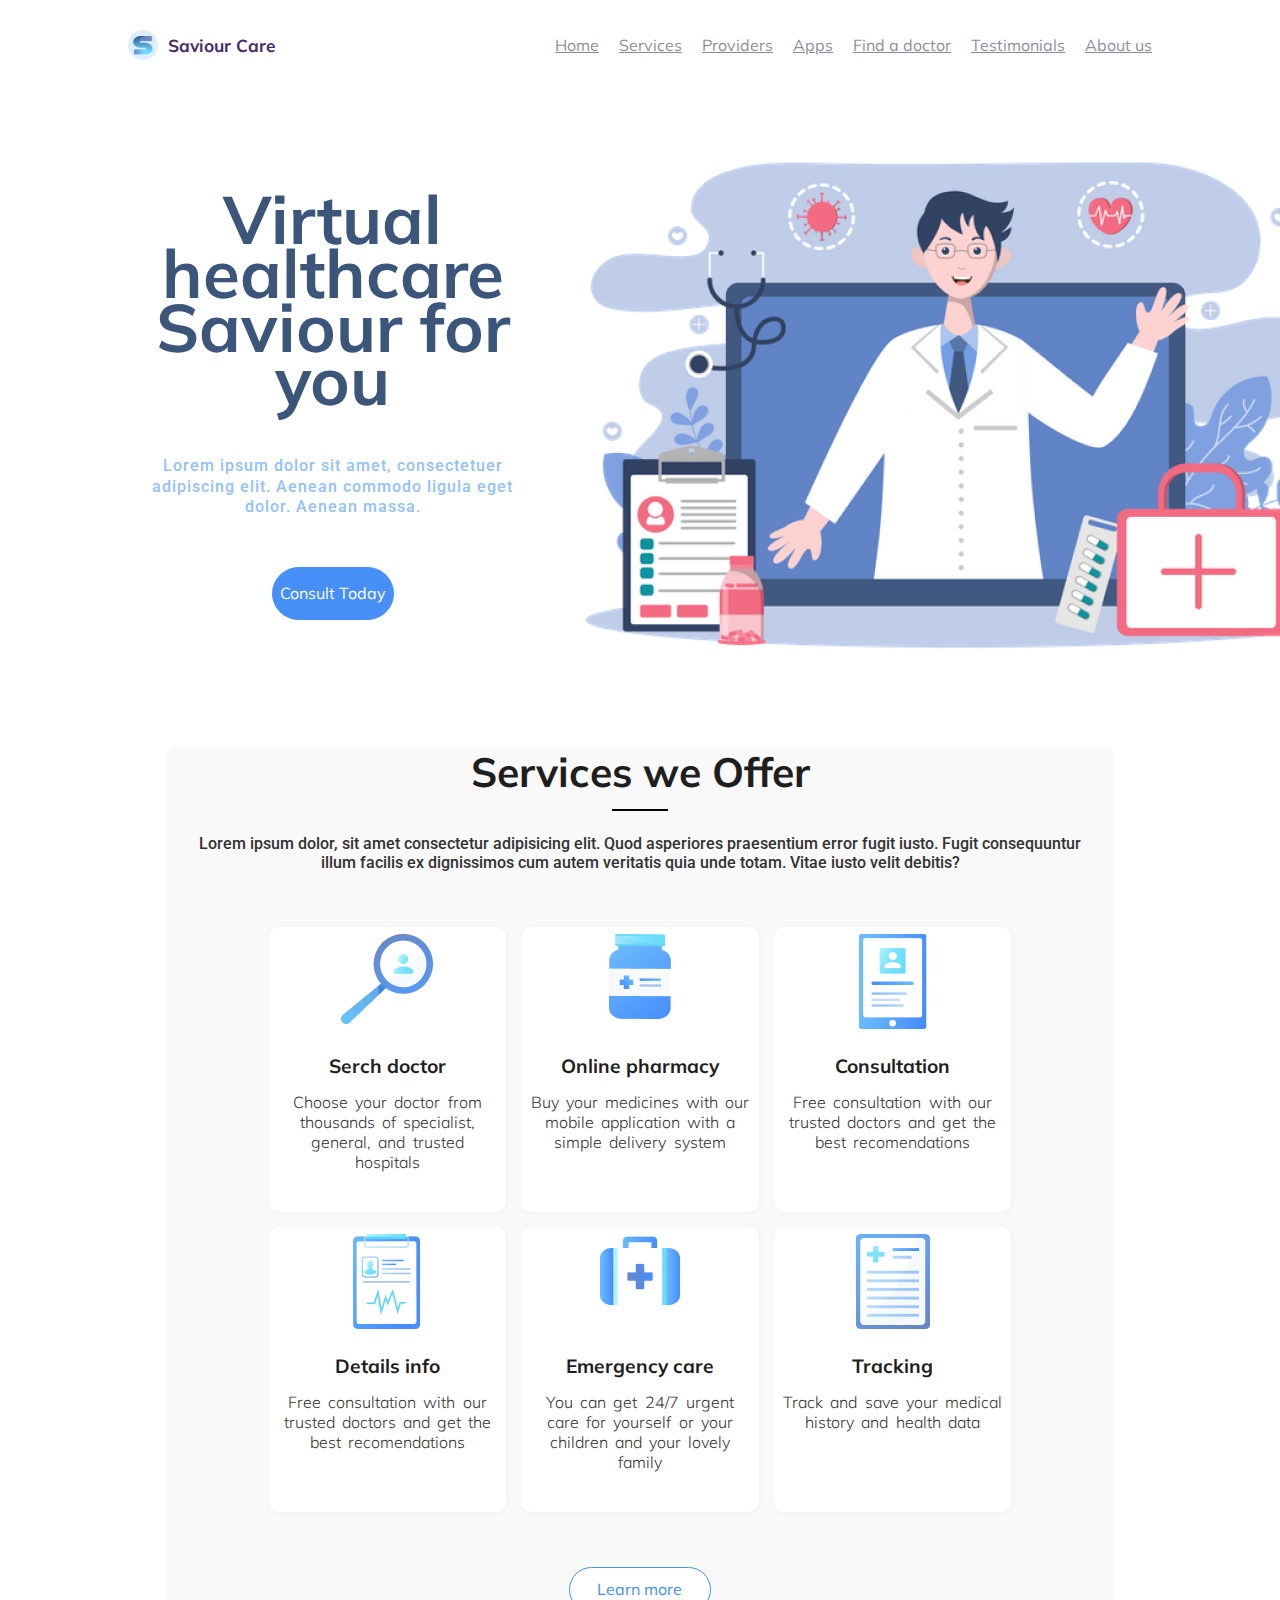
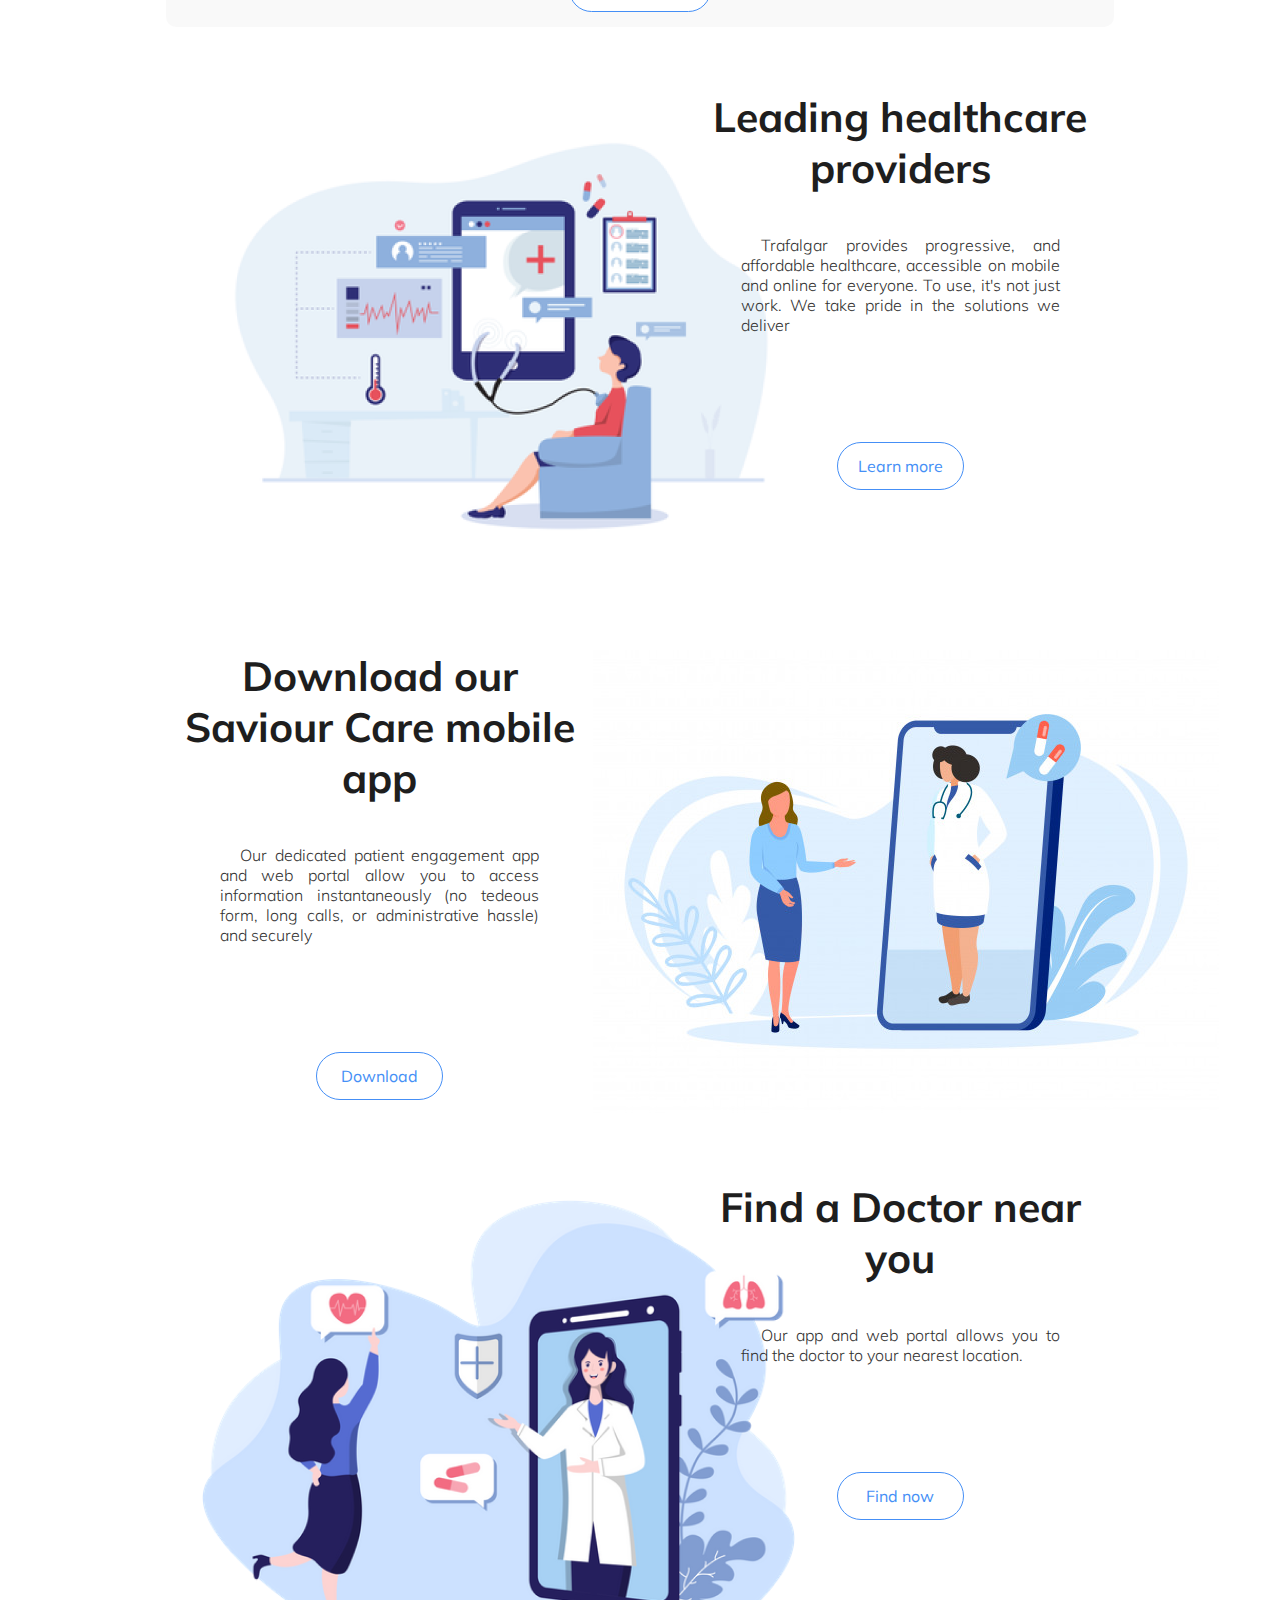
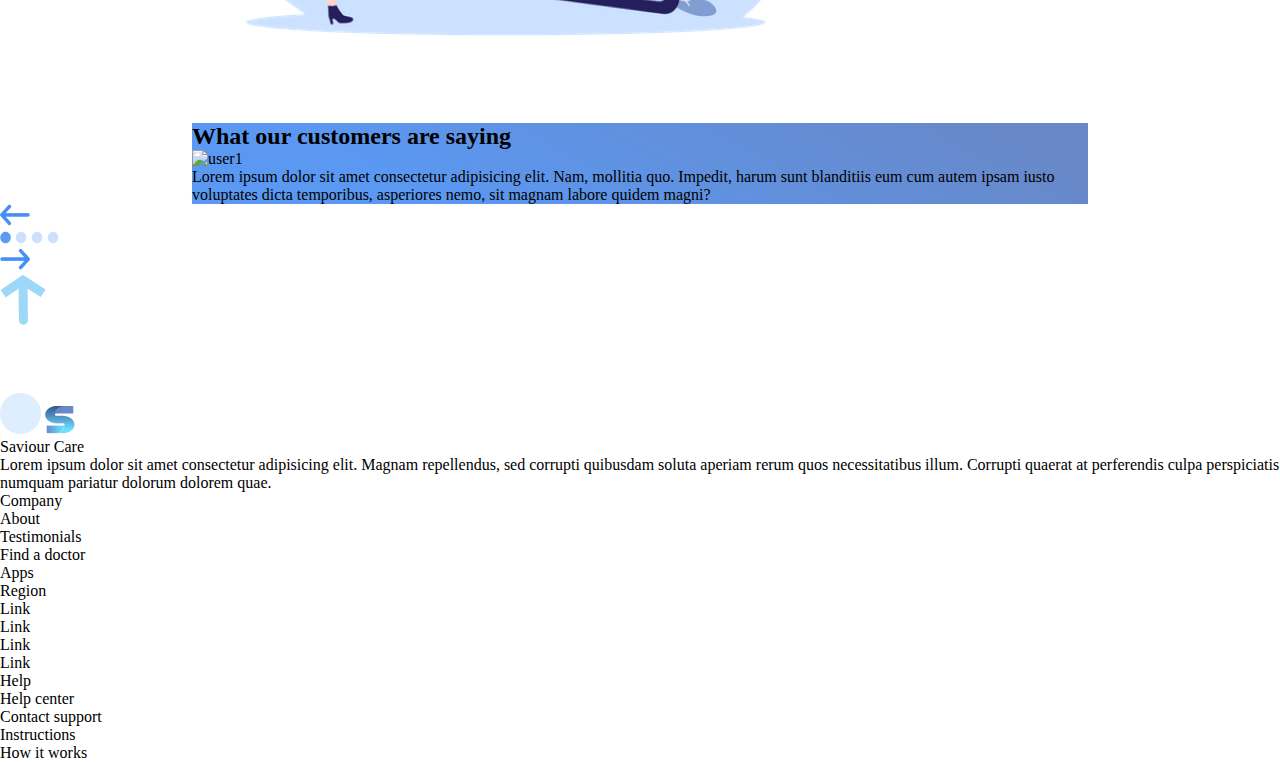
==== Landin page/main/main.html @ 408329f2 "middle do site pronto" ====
<!DOCTYPE html>
<html lang="pt-br">
<head>
    <meta charset="UTF-8">
    <meta http-equiv="X-UA-Compatible" content="IE=edge">
    <meta name="viewport" content="width=device-width, initial-scale=1.0">
    <title>Saviour Care</title>
    <link rel="stylesheet" href="style.css">
    <link rel="shortcut icon" href="../../SpenseLandingPage/Assets/logo.ico" type="image/x-icon">
</head>
<body>
    <!-- Parte de cima -->
    <nav role="navegation" class="nav">
        <div class="nav-logo">
            <div class="nav-logo-back">
                <div class="nav-logo-front">
                    <img src="../../SpenseLandingPage/Assets/logo.png" alt="logo-top">
                </div>
            </div>
            <p>Saviour Care</p>
        </div>
        <div class="nav-list">
            <div class="nav-home">
                <a href="#home" class="list">
                    <p>Home</p>
                </a>
            </div>
            <div class="nav-services">
                <a href="#services" class="list">
                    <p>Services</p>
                </a>
            </div>
            <div class="nav-providers">
                <a href="#providers" class="list">
                    <p>Providers</p>
                </a>
            </div>
            <div class="nav-apps">
                <a href="#apps" class="list">
                    <p>Apps</p>
                </a>
            </div>
            <div class="nav-doctor">
                <a href="#doctor" class="list">
                    <p>Find a doctor</p>
                </a>
            </div>
            <div class="nav-testimonials">
                <a href="#testimonials" class="list">
                    <p>Testimonials</p>
                </a>
            </div>
            <div class="nav-about">
                <a href="#about" class="list">
                    <p>About us</p>
                </a>
            </div>
        </div>
    </nav>
    <!-- Main -->
    <main class="main">
        <!-- Top -->
        <div id="home" class="margin"></div>
        <section class="main-top">
            <div class="main-top-left">
                <div class="main-top-left-title">
                    <h1>Virtual healthcare Saviour for you</h1>
                </div>
                <div class="main-top-left-info">
                    <p>Lorem ipsum dolor sit amet, consectetuer adipiscing elit. Aenean commodo ligula eget dolor. Aenean massa.</p>
                </div>
                <div class="main-top-left-btn">
                    <input type="button" value="Consult Today">
                </div>
            </div>
            <div class="main-top-right">
                <div class="main-top-right-img">
                    <img src="../../SpenseLandingPage/Assets/top-side-image.png" alt="medic_image">
                </div>
            </div>
        </section>

        <!-- Middle -->
        <div id="services" class="margin"></div>
        <section class="main-middle">
            <!-- Top -->
            <div class="main-middle-top">
                <div class="main-middle-title">
                    <h2>Services we Offer</h2>
                </div>
                <div class="divider">
                    <img src="../../SpenseLandingPage/Assets/Rectangle .png" alt="Divider">
                </div>
                <div class="main-middle-top-txt">
                    <p>Lorem ipsum dolor, sit amet consectetur adipisicing elit. Quod asperiores praesentium error fugit iusto. Fugit consequuntur illum facilis ex dignissimos cum autem veritatis quia unde totam. Vitae iusto velit debitis?</p>
                </div>
            </div>

            <!-- Middle Cards -->
            <div class="main-middle-card-grid">
                <div class="main-middle-card">
                    <div class="card-img">
                        <img src="../../SpenseLandingPage/Assets/lupa.png" alt="lupa">
                    </div>
                    <div class="card-title">
                        <p>Serch doctor</p>
                    </div>
                    <div class="card-info">
                        <p>Choose your doctor from thousands of specialist, general, and trusted hospitals</p>
                    </div>
                </div>
                <div class="main-middle-card">
                    <div class="card-img">
                        <img src="../../SpenseLandingPage/Assets/remédio.png" alt="remedio">
                    </div>
                    <div class="card-title">
                        <p>Online pharmacy</p>
                    </div>
                    <div class="card-info">
                        <p>Buy your medicines with our mobile application with a simple delivery system</p>
                    </div>
                </div>
                <div class="main-middle-card">
                    <div class="card-img">
                        <img src="../../SpenseLandingPage/Assets/tablet.png" alt="tablet">
                    </div>
                    <div class="card-title">
                        <p>Consultation</p>
                    </div>
                    <div class="card-info">
                        <p>Free consultation with our trusted doctors and get the best recomendations</p>
                    </div>
                </div>
                <div class="main-middle-card">
                    <div class="card-img">
                        <img src="../../SpenseLandingPage/Assets/prancheta.png" alt="prancheta">
                    </div>
                    <div class="card-title">
                        <p>Details info</p>
                    </div>
                    <div class="card-info">
                        <p>Free consultation with our trusted doctors and get the best recomendations</p>
                    </div>
                </div>
                <div class="main-middle-card">
                    <div class="card-img">
                        <img src="../../SpenseLandingPage/Assets/kit-medico.png" alt="kit-medico">
                    </div>
                    <div class="card-title">
                        <p>Emergency care</p>
                    </div>
                    <div class="card-info">
                        <p>You can get 24/7 urgent care for yourself or your children and your lovely family</p>
                    </div>
                </div>
                <div class="main-middle-card">
                    <div class="card-img">
                        <img src="../../SpenseLandingPage/Assets/documento.png" alt="documento">
                    </div>
                    <div class="card-title">
                        <p>Tracking</p>
                    </div>
                    <div class="card-info">
                        <p>Track and save your medical history and health data</p>
                    </div>
                </div>
            </div>
            <div class="main-middle-btn">
                <input type="button" value="Learn more">
            </div>
        </section>

        <!-- Bottom -->
        <div id="providers" class="margin"></div>
        <section class="main-bottom">
            <div class="main-bottom-block block1">
                <div class="main-bottom-img">
                    <img src="../../SpenseLandingPage/Assets/middle-side-image1.png" alt="image1">
                </div>
                <div class="main-bottom-info">
                    <div class="main-bottom-info-title">
                        <h2 id="providers">Leading healthcare providers</h2>
                    </div>
                    <div class="main-bottom-info-desc">
                        <p>Trafalgar provides progressive, and affordable healthcare, accessible on mobile and online for everyone. To use, it's not just work. We take pride in the solutions we deliver</p>
                    </div>
                    <div class="main-bottom-info-btn">
                        <input type="button" value="Learn more">
                    </div>
                </div>
            </div>
            <div id="apps" class="margin"></div>
            <div class="main-bottom-block block2">
                <div class="main-bottom-img">
                    <img src="../../SpenseLandingPage/Assets/middle-side-image2.png" alt="image2">
                </div>
                <div class="main-bottom-info">
                    <div class="main-bottom-info-title">
                        <h2 id="apps">Download our Saviour Care mobile app</h2>
                    </div>
                    <div class="main-bottom-info-desc">
                        <p>Our dedicated patient engagement app and web portal allow you to access information instantaneously (no tedeous form, long calls, or administrative hassle) and securely</p>
                    </div>
                    <div class="main-bottom-info-btn">
                        <input type="button" value="Download">
                    </div>
                </div>
            </div>
            <div id="doctor" class="margin"></div>
            <div class="main-bottom-block block3">
                <div class="main-bottom-img">
                    <img src="../../SpenseLandingPage/Assets/middle-side-image3.png" alt="image3">
                </div>
                <div class="main-bottom-info">
                    <div class="main-bottom-info-title">
                        <h2 id="doctor">Find a Doctor near you</h2>
                    </div>
                    <div class="main-bottom-info-desc">
                        <p>Our  app and web portal allows you to find the doctor to your nearest location. </p>
                    </div>
                    <div class="main-bottom-info-btn">
                        <input type="button" value="Find now">
                    </div>
                </div>
            </div>
        </section>

        <!-- Bottom carrossel-->
        <div id="testimonials" class="margin"></div>
        <section class="carrossel">
            <!-- carrossel 1 -->
            <div id="testimonials" class="carrossel-body carrossel1">
                <div class="carrossel-title">
                    <h2>What our customers are saying</h2>
                </div>
                <div class="carrossel-info">
                    <div class="carrossel-info-left">
                        <img src="#" alt="user1">
                    </div>
                    <div class="carrossel-info-right">
                        <p>Lorem ipsum dolor sit amet consectetur adipisicing elit. Nam, mollitia quo. Impedit, harum sunt blanditiis eum cum autem ipsam iusto voluptates dicta temporibus, asperiores nemo, sit magnam labore quidem magni?</p>
                    </div>
                </div>
            </div>

            <!-- Selector do carrossel -->
            <div class="carrossel-bottom">
                <div class="carrossel-bottom-arrow-left">
                    <img src="../../SpenseLandingPage/Assets/seta-esquerda.png" alt="left-arrow">
                </div>
                <div class="carrossel-bottom-selector">
                    <img src="../../SpenseLandingPage/Assets/bola1.png" alt="selector-selected">
                    <img src="../../SpenseLandingPage/Assets/bola2.png" alt="selector-unselected">
                    <img src="../../SpenseLandingPage/Assets/bola2.png" alt="selector-unselected">
                    <img src="../../SpenseLandingPage/Assets/bola2.png" alt="selector-unselected">
                </div>
                <div class="carrossel-bottom-arrow-right">
                    <img src="../../SpenseLandingPage/Assets/seta-direita.png" alt="right-arrow">
                </div>
            </div>

            <!-- Ceta para o topo do site -->
            <div class="carrossel-arrow-to-top">
                <img src="../../SpenseLandingPage/Assets/seta-cima.png" alt="top-arrow">
            </div>
        </section>
    </main>
    <div id="about" class="margin"></div> <!-- testar depois -->
    <footer class="footer">
        <div class="footer-left">
            <div class="footer-left-img">
                <img src="../../SpenseLandingPage/Assets/Ellipse.png" alt="logo-bottom">
                <img src="../../SpenseLandingPage/Assets/logo.png" alt="logo-top">  
                <p>Saviour Care</p>             
            </div>
            <div class="tooter-left-info">
                <p>Lorem ipsum dolor sit amet consectetur adipisicing elit. Magnam repellendus, sed corrupti quibusdam soluta aperiam rerum quos necessitatibus illum. Corrupti quaerat at perferendis culpa perspiciatis numquam pariatur dolorum dolorem quae.</p>
            </div>
        </div>

        <div class="footer-right">
            <div class="footer-right-info">
                <p>Company</p>
                <p>About</p>
                <p>Testimonials</p>
                <p>Find a doctor</p>
                <p>Apps</p>
            </div>
            <div class="footer-right-info">
                <p>Region</p>
                <p>Link</p>
                <p>Link</p>
                <p>Link</p>
                <p>Link</p>
            </div>
            <div class="footer-right-info">
                <p>Help</p>
                <p>Help center</p>
                <p>Contact support</p>
                <p>Instructions</p>
                <p>How it works</p>
            </div>
        </div>
    </footer>

    <script src="script.js"></script>
</body>
</html>
---- Landin page/main/style.css ----
/*
    FONTS

    font: Mulish - titulo
    font: Roboto - text
*/
@import url('https://fonts.googleapis.com/css2?family=Mulish:wght@200;300;400;500;600;700;800;900;1000&family=Roboto:ital,wght@0,100;0,300;0,400;0,500;0,700;0,900;1,100;1,300;1,400;1,500;1,700;1,900&display=swap');

/* CONFIGURAÇÃO GERAL */
* {
    margin: 0;
    padding: 0;
    box-sizing: border-box;
}

.margin {
    display: block;
    padding-bottom: 5%; /* DIVISOR */
}

/* MENU NAV */
.nav {
    display: flex;
    justify-content: space-between;

    overflow: hidden;
    position: fixed;
    top: 0;
    width: 100%;

    background-color: white;

    padding: 30px 10%;
}

.nav-logo {
    display: flex;
    align-items: center;
    gap: 10px;

    font-family: Mulish;
    font-weight: 700;
    font-size: 13pt;
    color: rgba(70, 46, 106, 1);
    
    cursor: pointer;
}

.nav-logo-back {
    display: block;
    margin: 0 auto;

    background-image: url("../../SpenseLandingPage/Assets/Ellipse.png");
    background-position: center;
    background-repeat: no-repeat;
    background-size: cover;

    width: 30px;
    height: 30px;
}

.nav-logo-front img {
    display: block;
    margin: auto;
    width: 20px;

    padding-top: 6px;
}

.nav-list {
    display: flex;
    align-items: center;
    gap: 20px;

}

.list {
    font-family: Mulish;
    opacity: 50%;
    color: rgba(31, 21, 52, 1);
}

/* MAIN */

.main {
    margin-top: 5%;
}

.main-top {
    display: flex;
}

/* TOP LADO ESQUERDO */
.main-top-left {
    width: 45%;
    padding-left: 7%;
    padding-top: 5%;
}

.main-top-left-title {
    font-family: Mulish;
    font-size: 2.1em;
    line-height: 1.6em;
    color: rgba(60, 86, 123, 1);
    text-align: center;
}

.main-top-left-info {
    font-family: Roboto;
    font-size: 1em;
    line-height: 1.3em;
    color: rgba(147, 193, 249, 1);
    text-align: center;

    width: 80%;
    padding-top: 10%;
    margin: 0 auto;
}

.main-top-left-info p {
    font-weight: 500;
    letter-spacing: 1px;
}

.main-top-left-btn {
    display: flex;
    justify-content: center;

    height: 100%;
    padding-top: 10%;
}

.main-top-left-btn input {
    border: 1px solid rgba(69, 143, 246, 1);
    border-radius: 50px;
    background-color: rgba(69, 143, 246, 1);

    width: 25%;
    height: 12%;
    cursor: pointer;

    font-family: Mulish;
    font-size: 12pt;
    color: white;
}

.main-top-left-btn input:hover {
    background-color: white;
    color: rgba(69, 143, 246, 1);
    transition: background-color 0.3s;
}

/* TOP LADO DIREITO */
.main-top-right {
    width: 55%;
}

.main-top-right-img img {
    display: block;
    margin: 0 auto;
}

/* MIDDLE */
.main-middle {
    margin: 0 13%;
    background-color: rgba(240, 240, 240, 0.4);
    border-radius: 10px;
}

.main-middle-top {
    text-align: center;
}

.main-middle-title {
    font-family: Mulish;
    font-size: 1.7em;
    color: rgb(30, 30, 30);
}

.divider {
    margin-bottom: 2%;
}

.main-middle-top-txt {
    margin: 0 auto;
    width: 900px;

    font-family: Roboto;
    font-weight: 500;
    color: rgb(50, 50, 50);

    text-align: center;
}

.main-middle-card-grid {
    display: grid;
    grid-template-columns: repeat(3, 1fr);
    grid-auto-rows: 300px;

    margin: 5% 10%;
}

.main-middle-card {
    background-color: white;
    margin: 3%;
    border-radius: 10px;
    box-shadow: 1px 1px 5px rgba(240, 240, 240);
}

.card-img {
    text-align: center;
    height: 120px;
    padding: 3% 0;
}

.card-title {
    text-align: center;
    padding: 3% 0;

    font-family: Mulish;
    font-weight: 700;
    font-size: 1.2em;
    color: rgb(30, 30, 30);
}

.card-info {
    text-align: center;
    padding: 3% 3%;

    font-family: Mulish;
    font-weight: 300;
    word-spacing: 0.2em;
    color: rgb(50, 50, 50);
}

.main-middle-btn {
    display: flex;
    justify-content: center;
    height: 60px;
    padding-bottom: 30px;
}

.main-middle-btn input {
    border: 1px solid rgba(69, 143, 246, 1);
    border-radius: 50px;
    background-color: rgb(255, 255, 255);
    
    width: 15%;
    height: 150%;
    cursor: pointer;

    font-family: Mulish;
    font-size: 1em;
    color: rgba(69, 143, 246, 1);
}

.main-middle-btn input:hover {
    background-color: rgba(69, 143, 246, 1);
    color: rgb(255, 255, 255);
    transition: background-color 0.3s;
}

/* BOTTOM */
.main-bottom-block {
    display: flex;
    margin: 0 13%;
}

.main-bottom-img {
    width: 55%;
}

.main-bottom-info {
    display: flex;
    flex-direction: column;
    align-items: center;
    width: 45%;
}

.main-bottom-info-title {
    font-family: Mulish;
    font-size: 1.7em;
    color: rgb(30, 30, 30);
    text-align: center;
}

.main-bottom-info-desc {
    text-align: justify;
    font-family: Mulish;
    font-weight: 300;
    color: rgb(50, 50, 50);
    text-indent: 2ch;

    width: 75%;
    margin: 10% 0;
}

.main-bottom-info-btn {
    display: flex;
    justify-content: center;


    width: 100%;
    height: 60px;
    margin-top: 15%;
}

.main-bottom-info-btn input {
    border: 1px solid rgba(69, 143, 246, 1);
    border-radius: 50px;
    background-color: rgb(255, 255, 255);
    width: 30%;
    height: 80%;
    cursor: pointer;
    font-family: Mulish;
    font-size: 1em;
    color: rgba(69, 143, 246, 1);
}

.main-bottom-info-btn input:hover {
    background-color: rgba(69, 143, 246, 1);
    color: rgb(255, 255, 255);
    transition: background-color 0.3s;
}

.block2 {
    flex-direction: row-reverse;
}

/* BOTTOM CARROSEL */
.carrossel-body {
    background: linear-gradient(208.18deg, #6888C8 9.05%, #5A98F2 76.74%);
    margin: 0 15%;
    
}
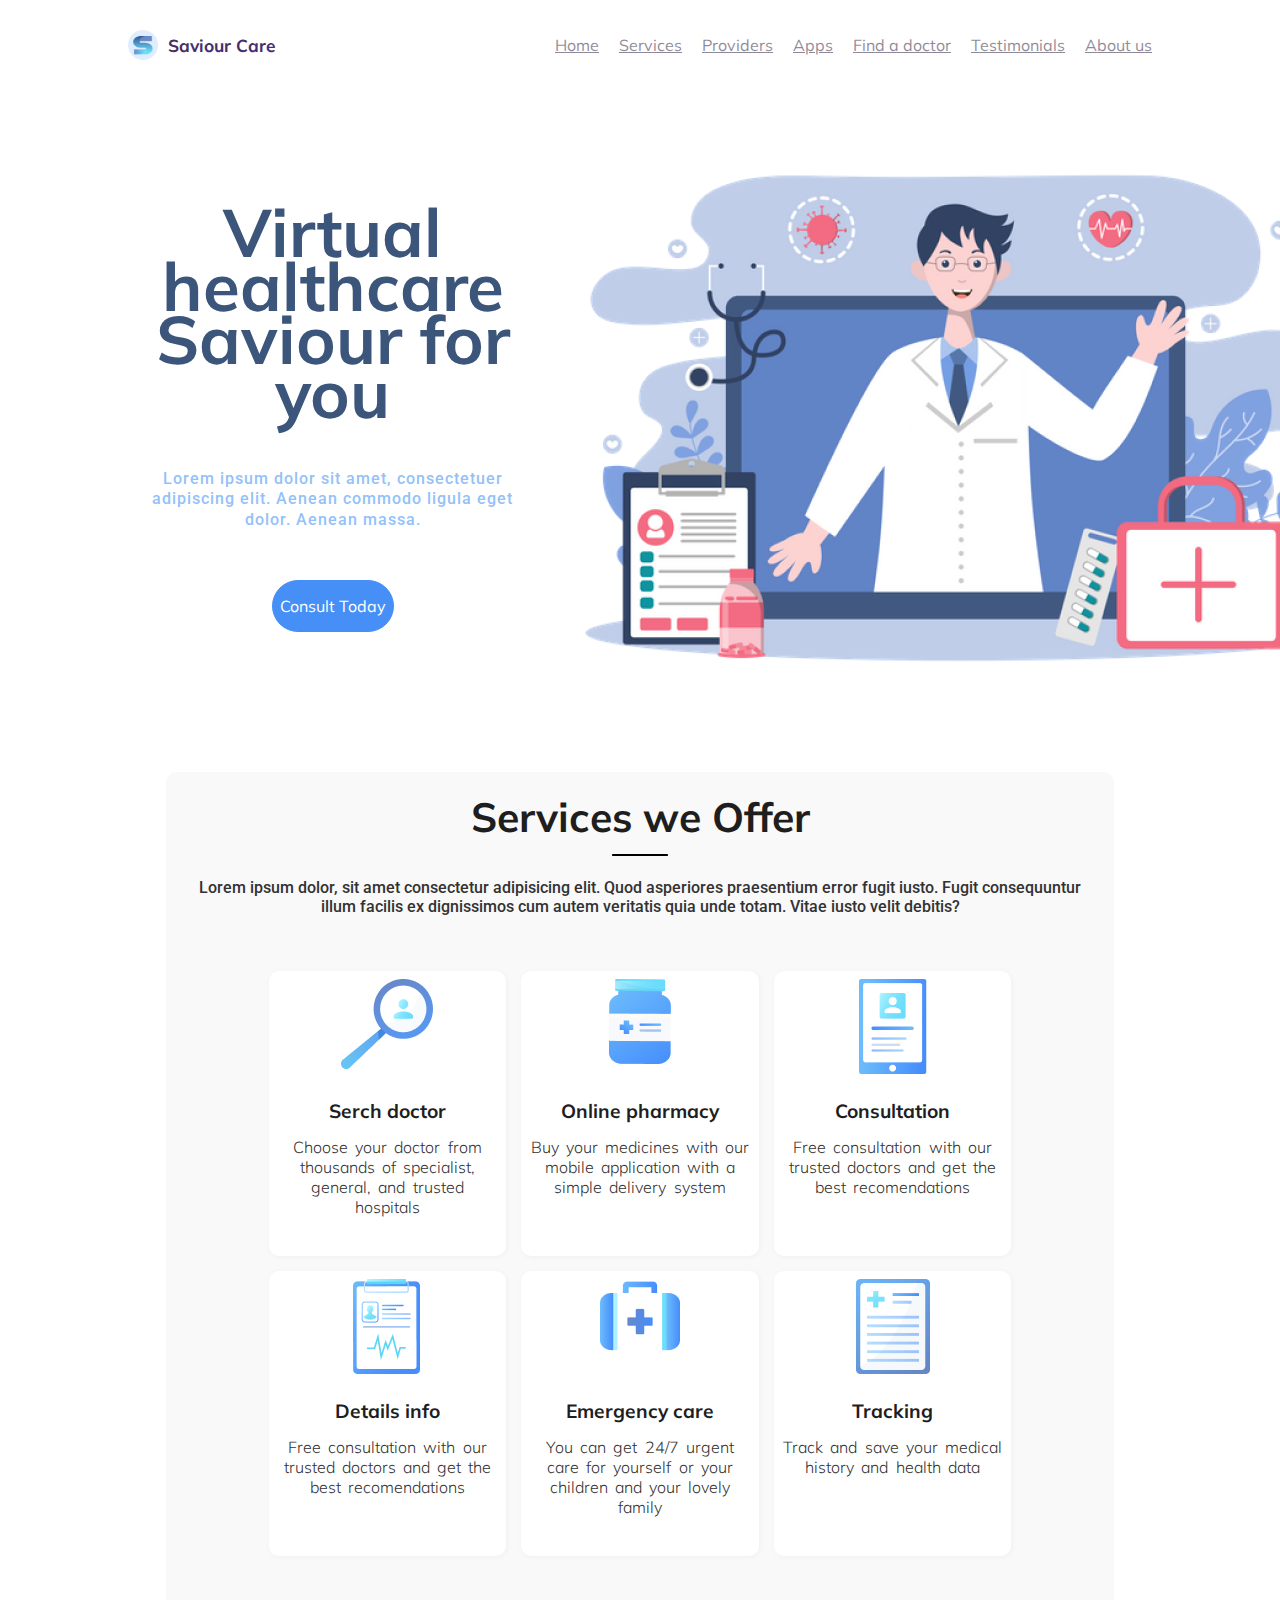
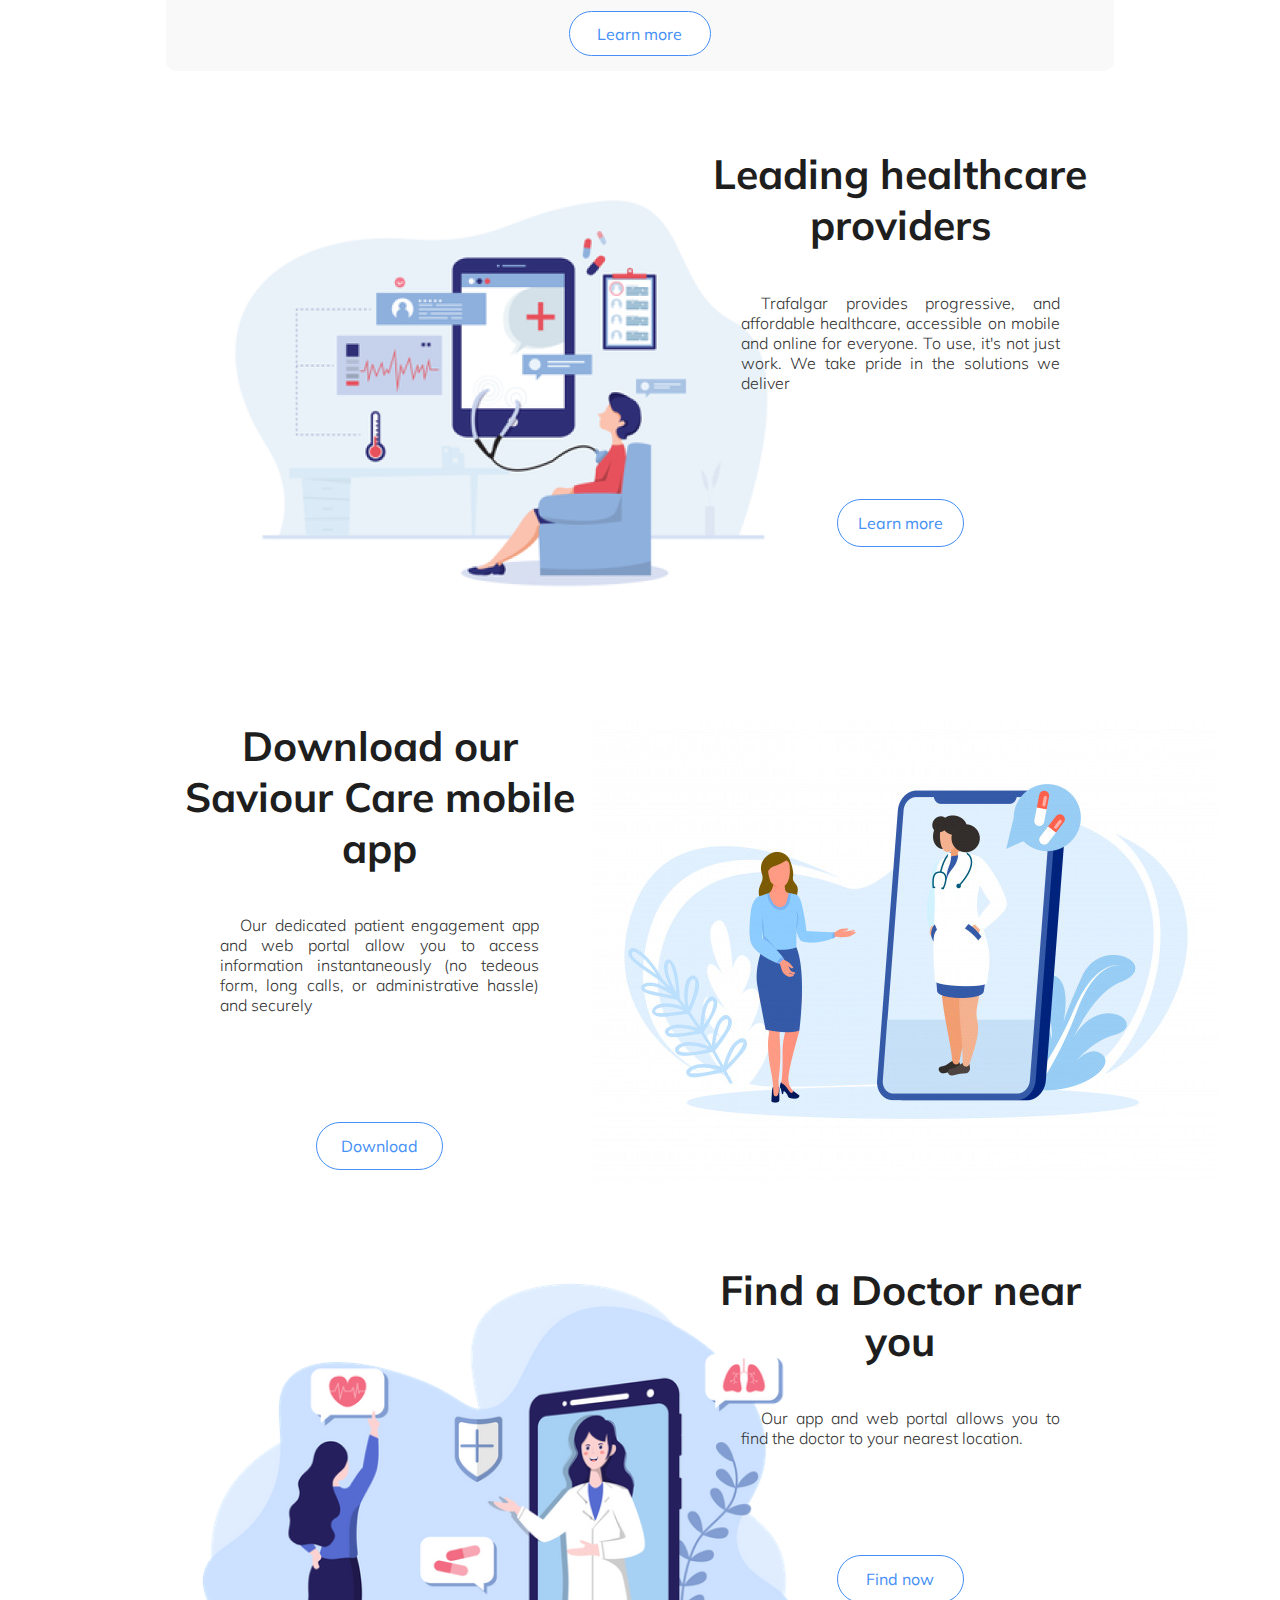
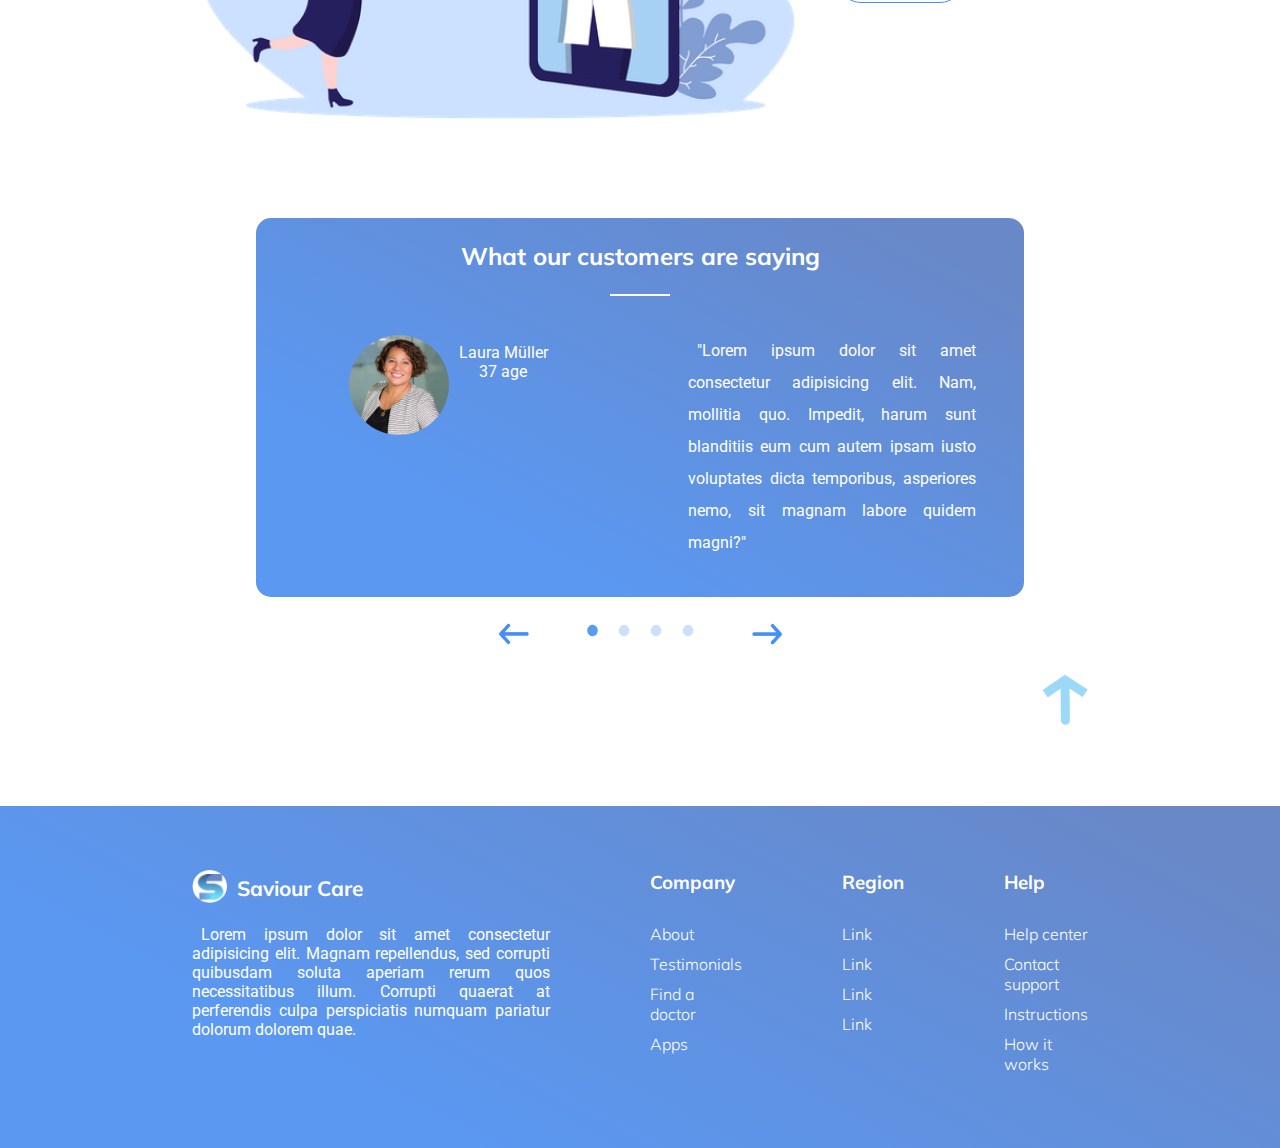
==== commit 1e8a86e6: "footer estilizado" ====
--- a/Landin page/main/main.html
+++ b/Landin page/main/main.html
@@ -233,12 +233,23 @@
                 <div class="carrossel-title">
                     <h2>What our customers are saying</h2>
                 </div>
+                <div class="divisor"></div>
                 <div class="carrossel-info">
                     <div class="carrossel-info-left">
-                        <img src="#" alt="user1">
+                        <div class="corrossel-info-left-group">
+                            <div class="carrossel-info-left-img">
+                                <img src="../../SpenseLandingPage/Assets/adulto-f.png" alt="user1">
+                            </div>
+                            <div class="carrossel-info-left-name">
+                                <p>Laura Müller</p>
+                                <p>37 age</p>
+                            </div>
+                        </div>
                     </div>
                     <div class="carrossel-info-right">
-                        <p>Lorem ipsum dolor sit amet consectetur adipisicing elit. Nam, mollitia quo. Impedit, harum sunt blanditiis eum cum autem ipsam iusto voluptates dicta temporibus, asperiores nemo, sit magnam labore quidem magni?</p>
+                        <div class="carrossel-info-right-group">
+                            <p>"Lorem ipsum dolor sit amet consectetur adipisicing elit. Nam, mollitia quo. Impedit, harum sunt blanditiis eum cum autem ipsam iusto voluptates dicta temporibus, asperiores nemo, sit magnam labore quidem magni?"</p>
+                        </div>
                     </div>
                 </div>
             </div>
@@ -261,44 +272,66 @@
 
             <!-- Ceta para o topo do site -->
             <div class="carrossel-arrow-to-top">
-                <img src="../../SpenseLandingPage/Assets/seta-cima.png" alt="top-arrow">
+                <a href="#home">
+                    <img src="../../SpenseLandingPage/Assets/seta-cima.png" alt="top-arrow">
+                </a>
             </div>
         </section>
     </main>
-    <div id="about" class="margin"></div> <!-- testar depois -->
-    <footer class="footer">
-        <div class="footer-left">
-            <div class="footer-left-img">
-                <img src="../../SpenseLandingPage/Assets/Ellipse.png" alt="logo-bottom">
-                <img src="../../SpenseLandingPage/Assets/logo.png" alt="logo-top">  
-                <p>Saviour Care</p>             
-            </div>
-            <div class="tooter-left-info">
-                <p>Lorem ipsum dolor sit amet consectetur adipisicing elit. Magnam repellendus, sed corrupti quibusdam soluta aperiam rerum quos necessitatibus illum. Corrupti quaerat at perferendis culpa perspiciatis numquam pariatur dolorum dolorem quae.</p>
-            </div>
-        </div>
-
-        <div class="footer-right">
-            <div class="footer-right-info">
-                <p>Company</p>
-                <p>About</p>
-                <p>Testimonials</p>
-                <p>Find a doctor</p>
-                <p>Apps</p>
-            </div>
-            <div class="footer-right-info">
-                <p>Region</p>
-                <p>Link</p>
-                <p>Link</p>
-                <p>Link</p>
-                <p>Link</p>
-            </div>
-            <div class="footer-right-info">
-                <p>Help</p>
-                <p>Help center</p>
-                <p>Contact support</p>
-                <p>Instructions</p>
-                <p>How it works</p>
+    <div id="about" class="margin"></div>
+    <footer class="footer-bg">
+        <div class="footer">
+            <div class="footer-left">
+                <div class="footer-left-logo-back">
+                    <div class="footer-left-logo-front">
+                        <img src="../../SpenseLandingPage/Assets/Ellipse2.png" alt="logo-top">
+                    </div>
+                    <div class="footer-left-title">
+                        <strong>
+                            <p>Saviour Care</p>
+                        </strong>
+                    </div>
+                </div>
+                <div class="footer-left-info">
+                    <p>Lorem ipsum dolor sit amet consectetur adipisicing elit. Magnam repellendus, sed corrupti quibusdam soluta aperiam rerum quos necessitatibus illum. Corrupti quaerat at perferendis culpa perspiciatis numquam pariatur dolorum dolorem quae.</p>
+                </div>
+            </div>
+            <div class="footer-right">
+                <div class="footer-right-info">
+                    <strong>
+                        <h3>Company</h3>
+                    </strong>
+                    <a href="#about">
+                        <p>About</p>
+                    </a>
+                    <a href="#testimonials">
+                        <p>Testimonials</p>
+                    </a>
+                    <a href="#doctor">
+                        <p>Find a doctor</p>
+                    </a>
+                    <a href="#apps">
+                        <p>Apps</p>
+                    </a>
+                </div>
+                <div class="footer-right-info">
+                    <strong>
+                        <h3>Region</h3>
+                    </strong>
+                    <p>Link</p>
+                    <p>Link</p>
+                    <p>Link</p>
+                    <p>Link</p>
+                </div>
+                <div class="footer-right-info">
+                    <strong>
+                        <h3>Help</h3>
+                    </strong>
+                    <p>Help center</p>
+                    <p>Contact support</p>
+                    <p>Instructions</p>
+                    <p>How it works</p>
+                </div>
             </div>
         </div>
     </footer>
--- a/Landin page/main/style.css
+++ b/Landin page/main/style.css
@@ -11,11 +11,12 @@
     margin: 0;
     padding: 0;
     box-sizing: border-box;
+    /* scroll-behavior: smooth; */
 }
 
 .margin {
     display: block;
-    padding-bottom: 5%; /* DIVISOR */
+    padding-bottom: 6%; /* DIVISOR */
 }
 
 /* MENU NAV */
@@ -175,6 +176,8 @@
     font-family: Mulish;
     font-size: 1.7em;
     color: rgb(30, 30, 30);
+
+    padding-top: 2%;
 }
 
 .divider {
@@ -330,6 +333,160 @@
 /* BOTTOM CARROSEL */
 .carrossel-body {
     background: linear-gradient(208.18deg, #6888C8 9.05%, #5A98F2 76.74%);
+    border-radius: 15px;
+    margin: 0 20%;
+}
+
+.carrossel-title {
+    font-family: Mulish;
+    color: white;
+    text-align: center;
+    padding: 3% 0;
+}
+
+.divisor {
+    display: block;
+    margin: 0 auto;
+
+
+    width: 60px;
+    height: 2px;
+
+    background-color: white;
+}
+
+.carrossel-info {
+    display: flex;
+
+    font-family: Roboto;
+    color: white;
+
+    padding: 5% 0 5% 0;
+}
+
+.carrossel-info-left {
+    width: 50%;
+}
+
+.corrossel-info-left-group {
+    display: flex;
+    justify-content: center;
+    gap: 10px;
+
+    text-align: center;
+}
+
+.carrossel-info-left-name {
+    padding-top: 2%;
+}
+
+.carrossel-info-right {
+    width: 50%;
+}
+
+.carrossel-info-right-group {
+    display: block;
+    margin: 0 auto;
+    width: 75%;
+
+    text-align: justify;
+    text-indent: 1ch;
+    line-height: 2em;
+}
+
+/* BOTÕES DO CARROSSEL */
+.carrossel-bottom {
+    display: flex;
+    justify-content: center;
+    gap: 50px;
+    padding-top: 2%;
+}
+
+.carrossel-bottom-arrow-left {
+    cursor: pointer;
+}
+
+.carrossel-bottom-arrow-right {
+    cursor: pointer;
+}
+
+.carrossel-bottom-selector img {
+    padding: 0 8px;
+}
+
+.carrossel-arrow-to-top {
+    display: flex;
+    justify-content: end;
+
+    padding-top: 2%;
     margin: 0 15%;
+
+    cursor: pointer;
+}
+
+/* FOOTER */
+.footer-bg {
+    background: linear-gradient(208.18deg, #6888C8 9.05%, #5A98F2 76.74%);
+}
+
+.footer {
+    display: flex;
+    margin: 0 15%;
+    padding: 5% 0 5% 0;
+    gap: 100px;
+}
+
+.footer-left {
+    width: 50%;
+}
+
+.footer-left-title {
+    font-size: 1.3em;
+}
+
+.footer-left-logo-back {
+    display: flex;
+    align-items: center;
+    gap: 10px;
     
+    font-family: Mulish;
+    color: white;
+
+    padding-bottom: 5%;
+}
+
+.footer-left-logo-front img {
+    width: 35px;
+}
+
+.footer-left-info {
+    color: white;
+    font-family: Roboto;
+    text-align: justify;
+    text-indent: 1ch;
+
+    padding-bottom: 5%;
+}
+
+.footer-right {
+    display: flex;
+    width: 50%;
+    gap: 100px;
+
+    font-family: Mulish;
+    font-weight: 300;
+    color: white;
+}
+
+.footer-right-info h3 {
+    padding-bottom: 30px;
+}
+
+.footer-right-info p {
+    padding-bottom: 10px;
+}
+
+.footer-right-info a {
+    text-decoration: none;
+    color: white;
 }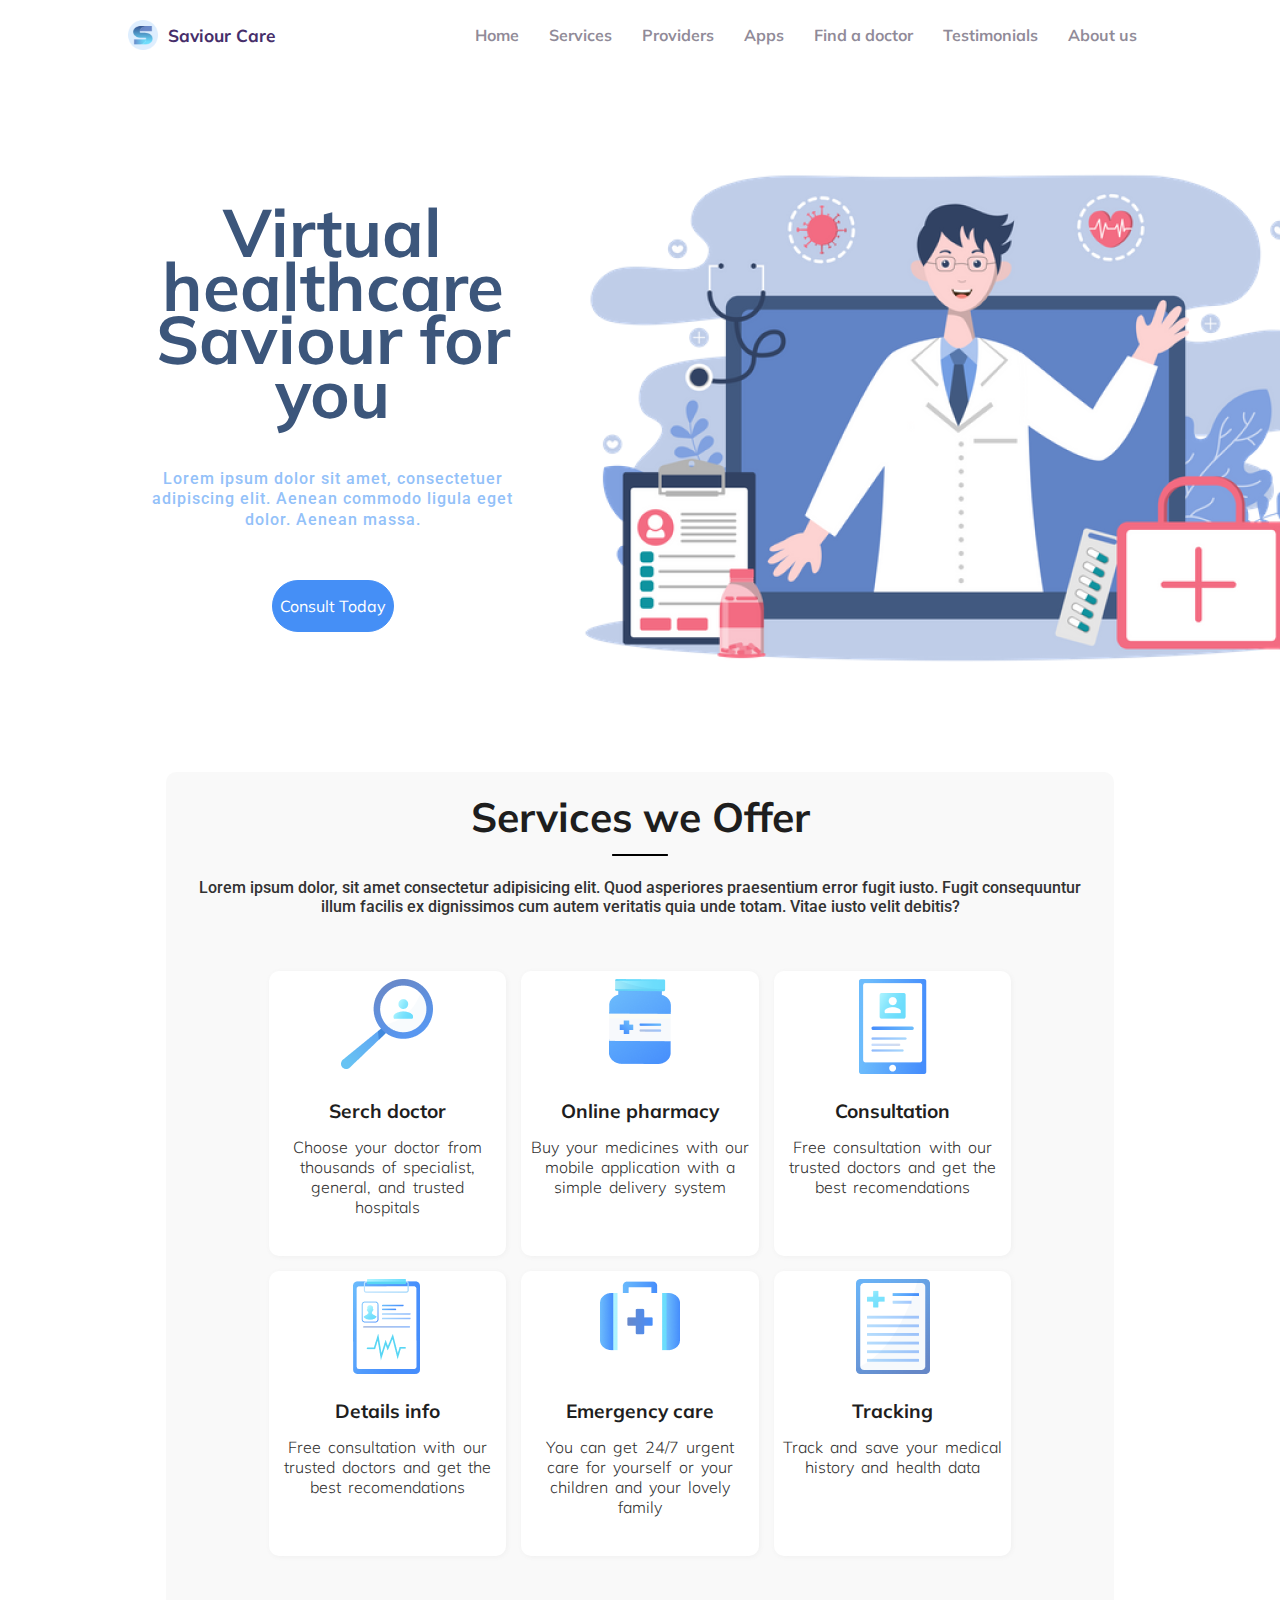
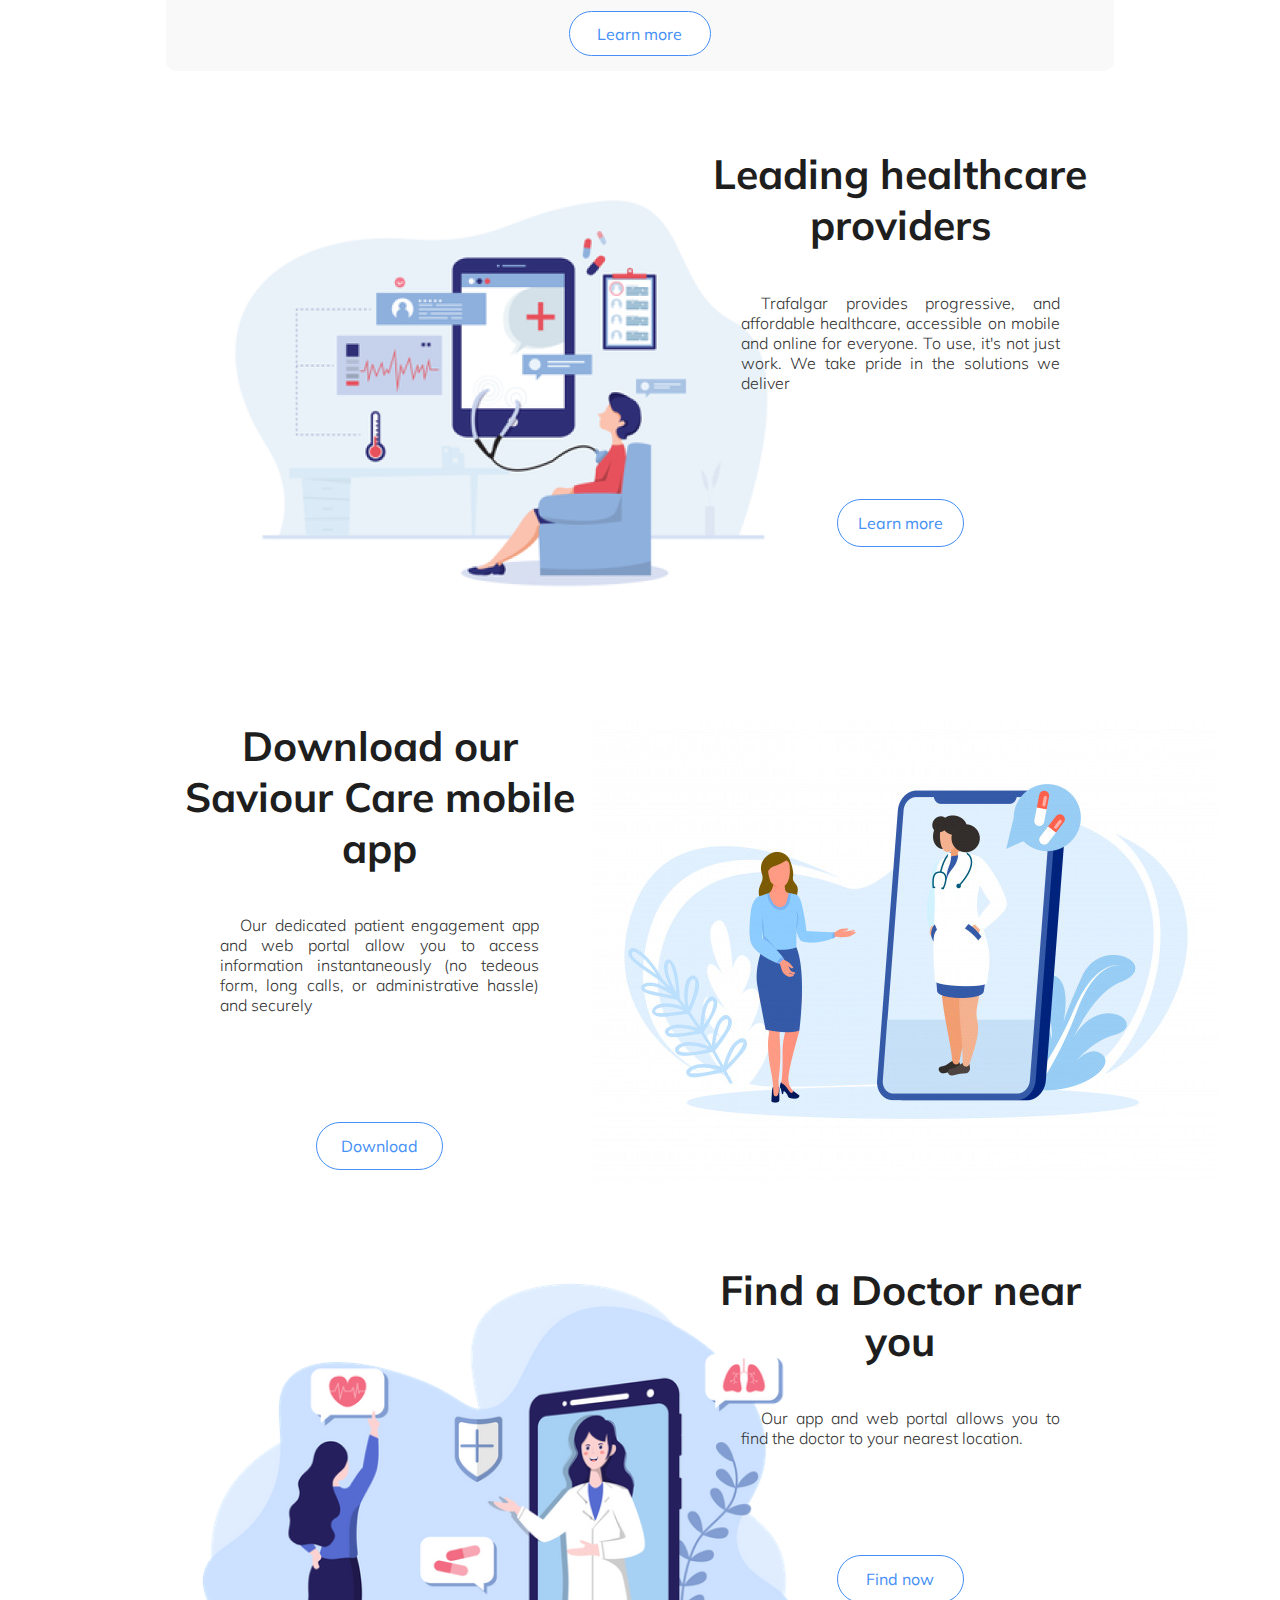
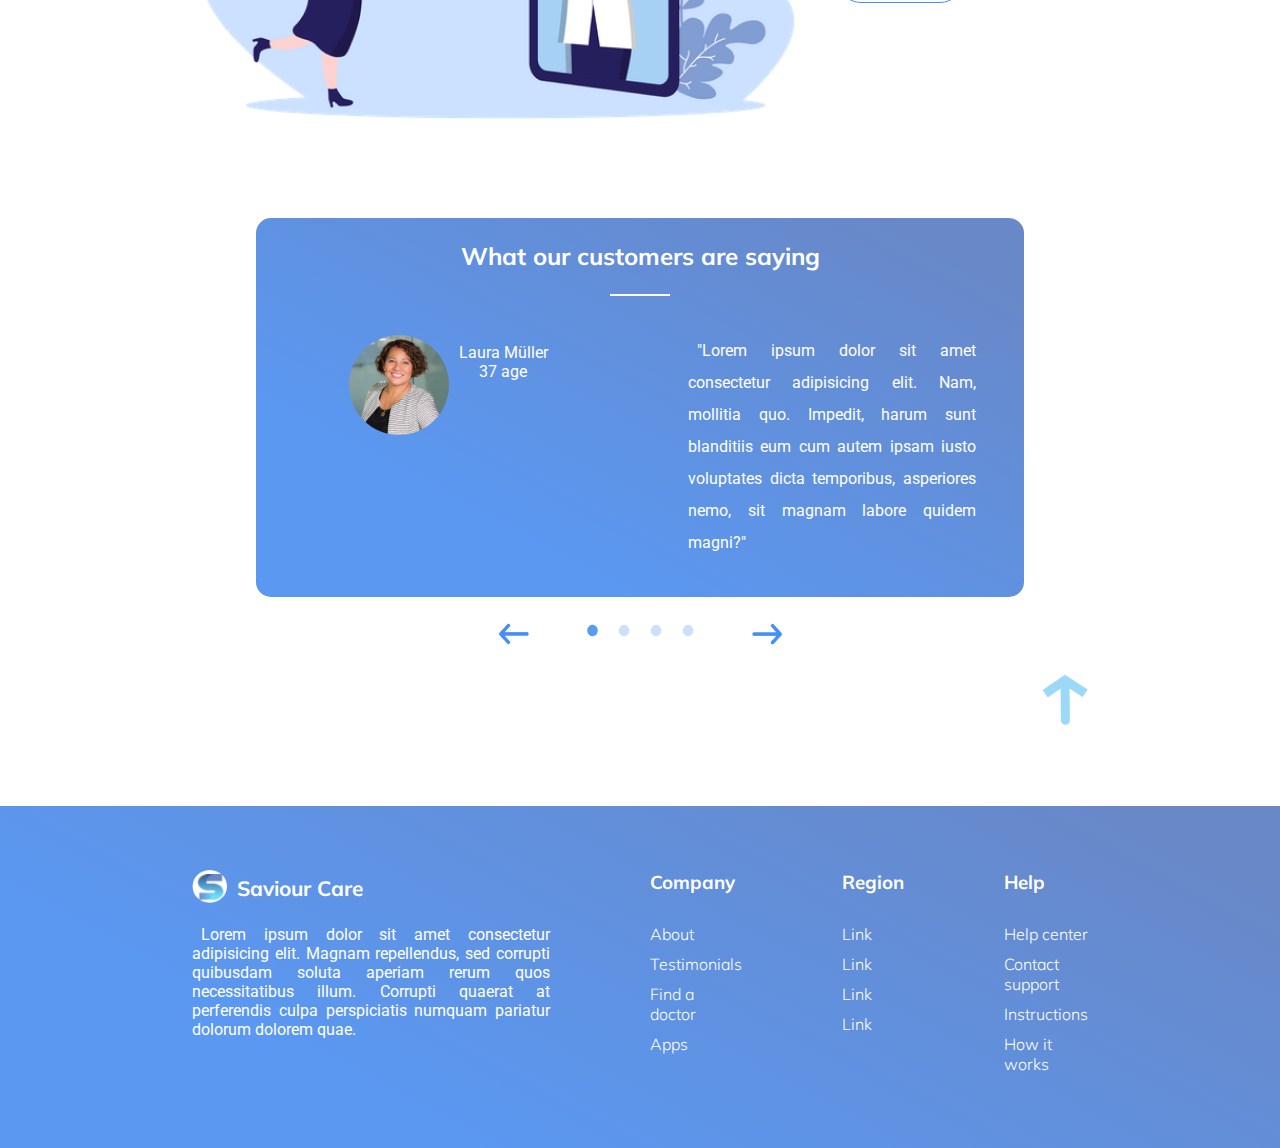
==== commit bc038666: "animação base feita" ====
--- a/Landin page/main/main.html
+++ b/Landin page/main/main.html
@@ -1,5 +1,5 @@
 <!DOCTYPE html>
-<html lang="pt-br">
+<html lang="en-us">
 <head>
     <meta charset="UTF-8">
     <meta http-equiv="X-UA-Compatible" content="IE=edge">
@@ -20,39 +20,39 @@
             <p>Saviour Care</p>
         </div>
         <div class="nav-list">
-            <div class="nav-home">
+            <div class="nav-home container-list">
                 <a href="#home" class="list">
-                    <p>Home</p>
-                </a>
-            </div>
-            <div class="nav-services">
+                    Home
+                </a>
+            </div>
+            <div class="nav-services container-list">
                 <a href="#services" class="list">
-                    <p>Services</p>
-                </a>
-            </div>
-            <div class="nav-providers">
+                    Services
+                </a>
+            </div>
+            <div class="nav-providers container-list">
                 <a href="#providers" class="list">
-                    <p>Providers</p>
-                </a>
-            </div>
-            <div class="nav-apps">
+                    Providers
+                </a>
+            </div>
+            <div class="nav-apps container-list">
                 <a href="#apps" class="list">
-                    <p>Apps</p>
-                </a>
-            </div>
-            <div class="nav-doctor">
+                    Apps
+                </a>
+            </div>
+            <div class="nav-doctor container-list">
                 <a href="#doctor" class="list">
-                    <p>Find a doctor</p>
-                </a>
-            </div>
-            <div class="nav-testimonials">
+                    Find a doctor
+                </a>
+            </div>
+            <div class="nav-testimonials container-list">
                 <a href="#testimonials" class="list">
-                    <p>Testimonials</p>
-                </a>
-            </div>
-            <div class="nav-about">
+                    Testimonials
+                </a>
+            </div>
+            <div class="nav-about container-list">
                 <a href="#about" class="list">
-                    <p>About us</p>
+                    About us
                 </a>
             </div>
         </div>
--- a/Landin page/main/style.css
+++ b/Landin page/main/style.css
@@ -11,7 +11,7 @@
     margin: 0;
     padding: 0;
     box-sizing: border-box;
-    /* scroll-behavior: smooth; */
+    scroll-behavior: smooth;
 }
 
 .margin {
@@ -31,7 +31,7 @@
 
     background-color: white;
 
-    padding: 30px 10%;
+    padding: 20px 10%;
 }
 
 .nav-logo {
@@ -71,14 +71,39 @@
 .nav-list {
     display: flex;
     align-items: center;
-    gap: 20px;
 
 }
 
 .list {
-    font-family: Mulish;
-    opacity: 50%;
-    color: rgba(31, 21, 52, 1);
+    position: relative;
+    font-family: Mulish;
+    color: rgba(31, 21, 52, 0.5);
+    text-decoration: none;
+    font-weight: 700;
+    padding: 25px 15px;
+}
+
+.list::after {
+    content: "";
+    position: absolute;
+    background-color: rgba(46, 78, 146, 1);
+    height: 3px;
+    width: 0px;
+    right: 50%;
+    left: 50%;
+    bottom: 0;
+    transition: 0.3s;
+}
+
+.list:hover::after {
+    width: 100%;
+    right: 0%;
+    left: 0%;
+}
+
+.nav-list a:hover {
+    color: rgba(46, 78, 146, 1);
+    opacity: 100%;
 }
 
 /* MAIN */
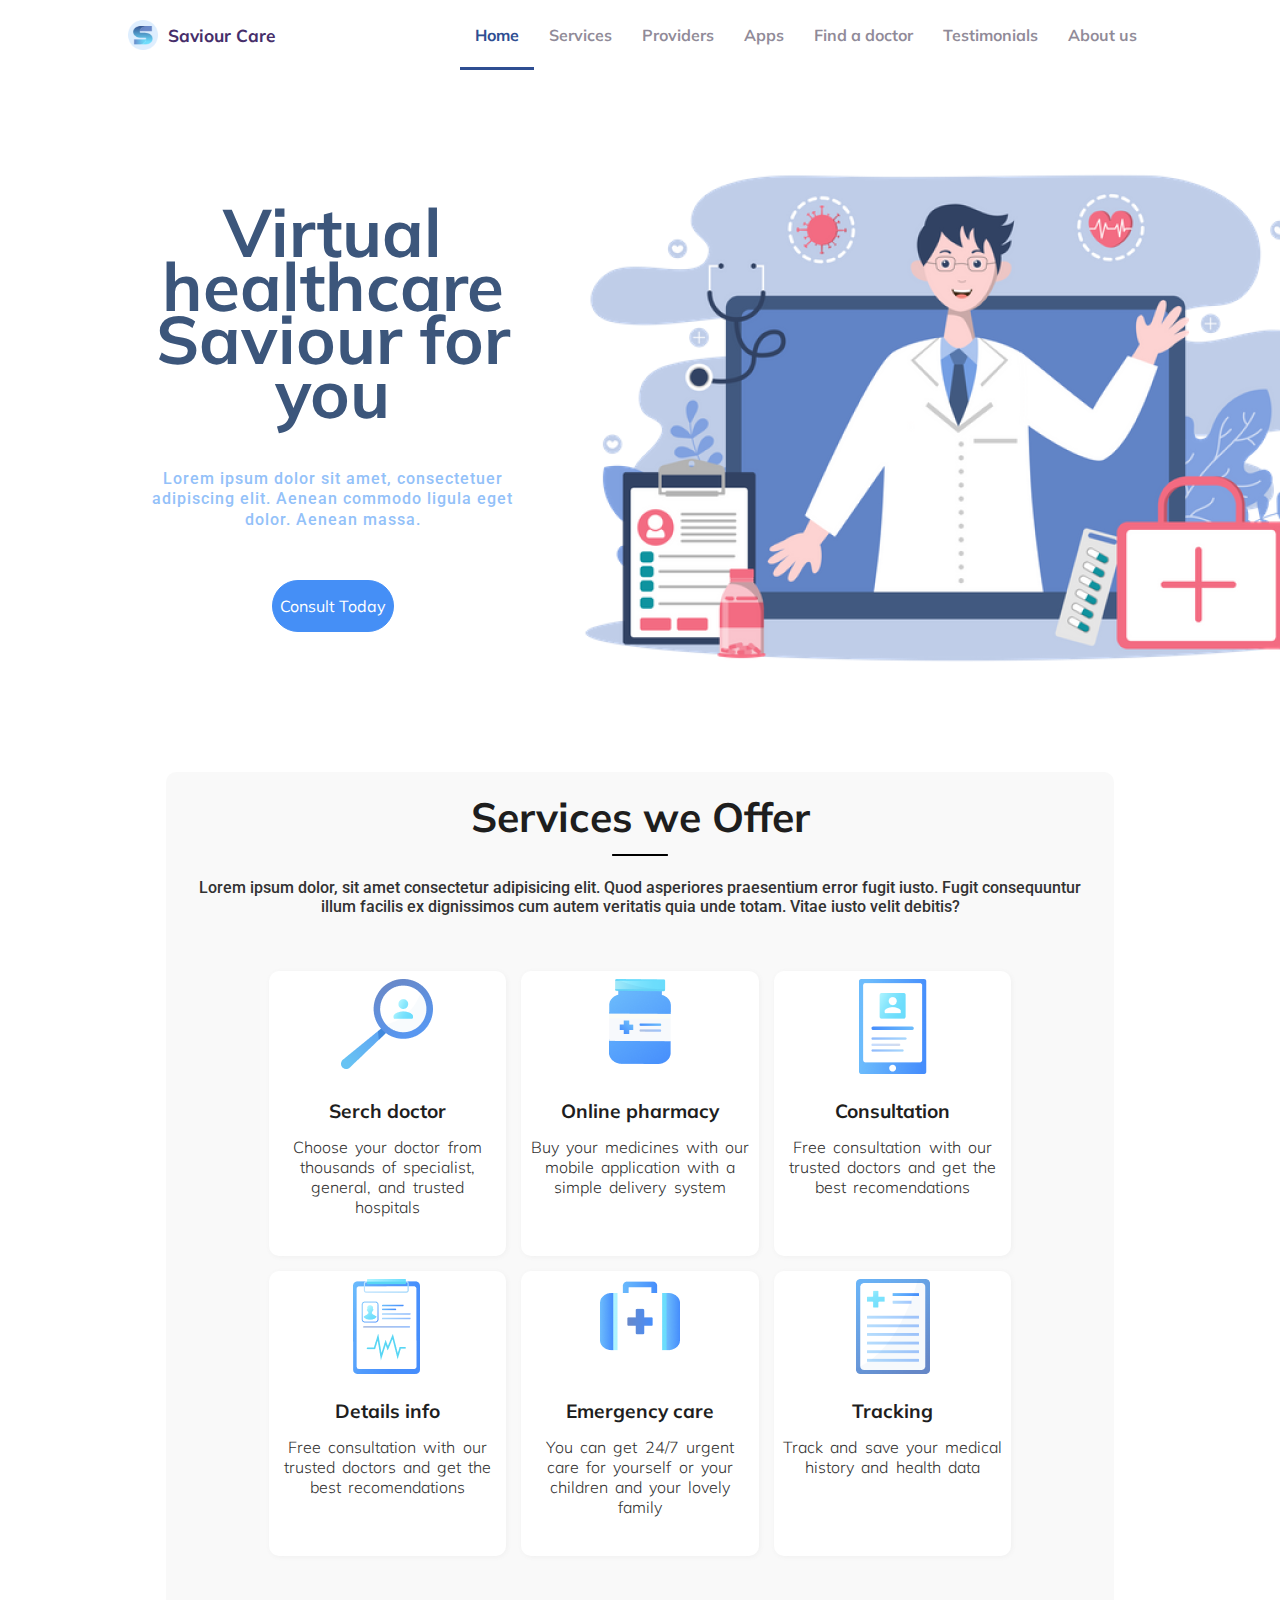
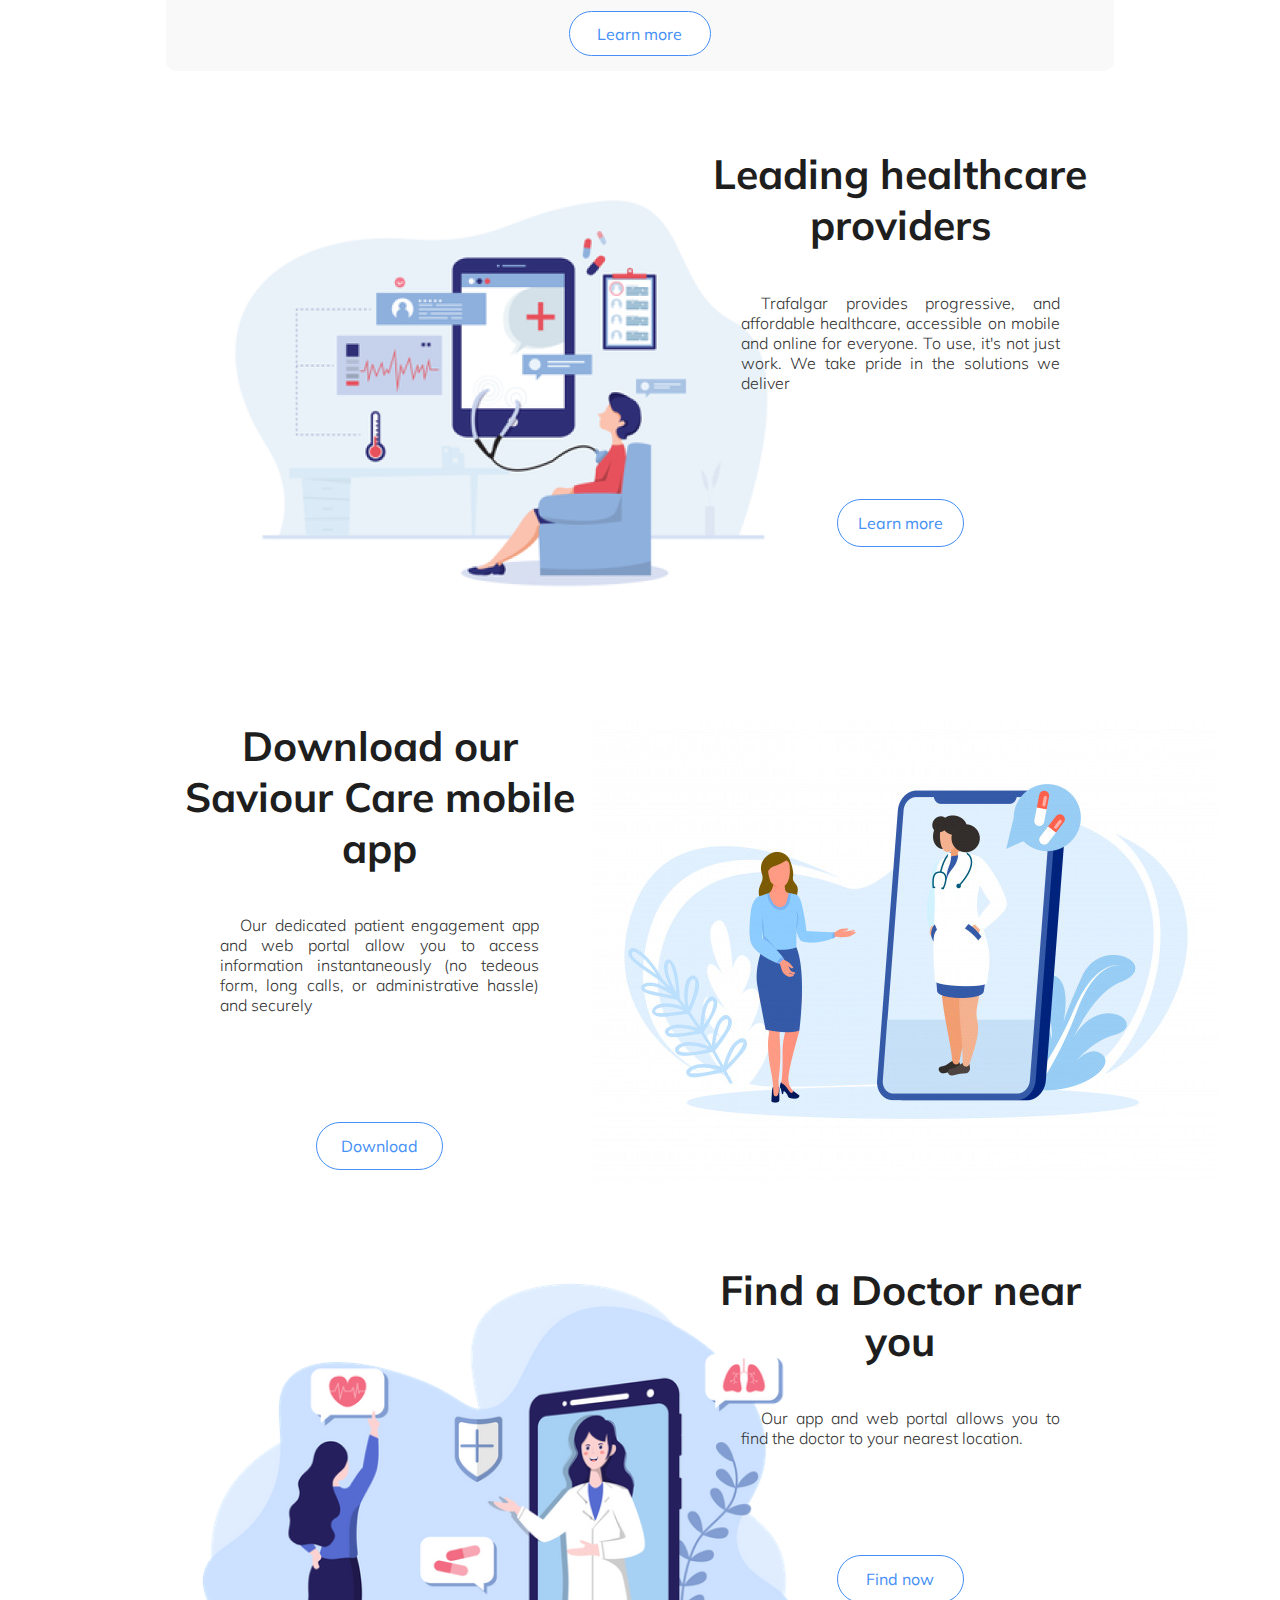
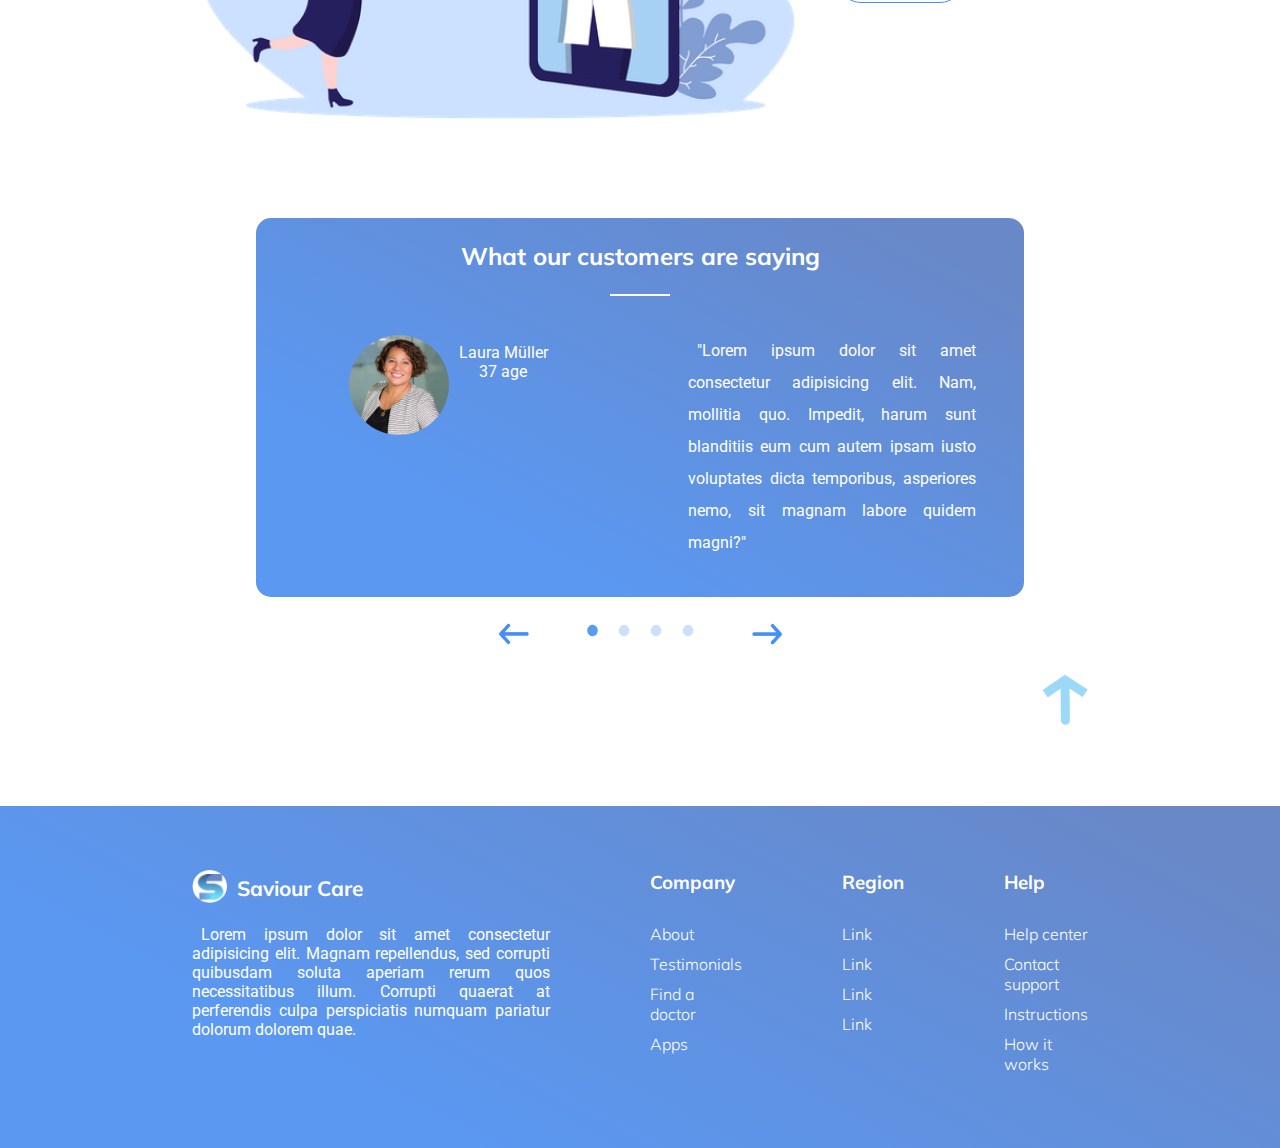
==== commit 47d5b579: "estilo da ancora ao clicar no menu" ====
--- a/Landin page/main/main.html
+++ b/Landin page/main/main.html
@@ -7,6 +7,7 @@
     <title>Saviour Care</title>
     <link rel="stylesheet" href="style.css">
     <link rel="shortcut icon" href="../../SpenseLandingPage/Assets/logo.ico" type="image/x-icon">
+    <script src="https://ajax.googleapis.com/ajax/libs/jquery/2.1.1/jquery.min.js"></script>
 </head>
 <body>
     <!-- Parte de cima -->
@@ -21,7 +22,7 @@
         </div>
         <div class="nav-list">
             <div class="nav-home container-list">
-                <a href="#home" class="list">
+                <a href="#home" class="list selected">
                     Home
                 </a>
             </div>
--- a/Landin page/main/style.css
+++ b/Landin page/main/style.css
@@ -104,8 +104,19 @@
 .nav-list a:hover {
     color: rgba(46, 78, 146, 1);
     opacity: 100%;
-}
-
+}a.selected{
+    color: rgba(46, 78, 146, 1);
+}
+a.selected::after{
+    content: "";
+    position: absolute;
+    background-color: rgba(46, 78, 146, 1);
+    height: 3px;
+    width: 100%;
+    right: 0%;
+    left: 0%;
+    bottom: 0;
+  }
 /* MAIN */
 
 .main {
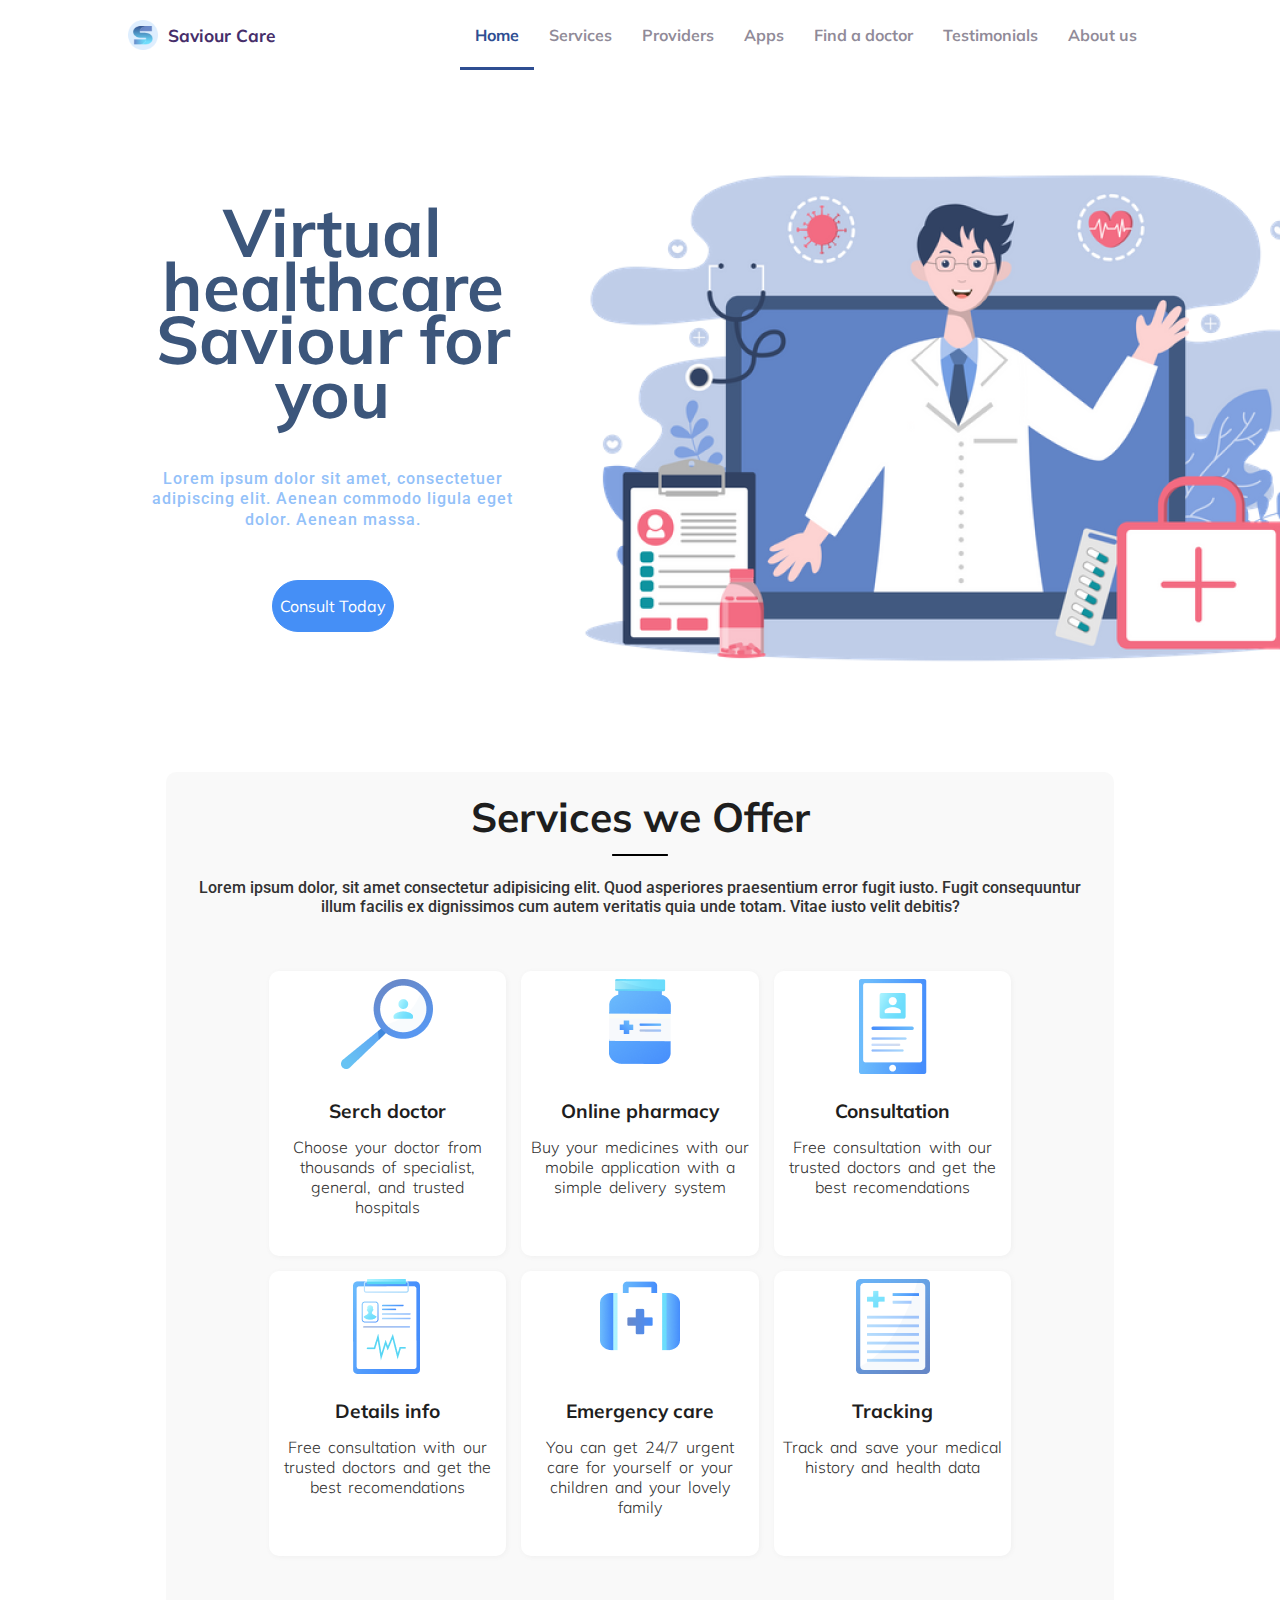
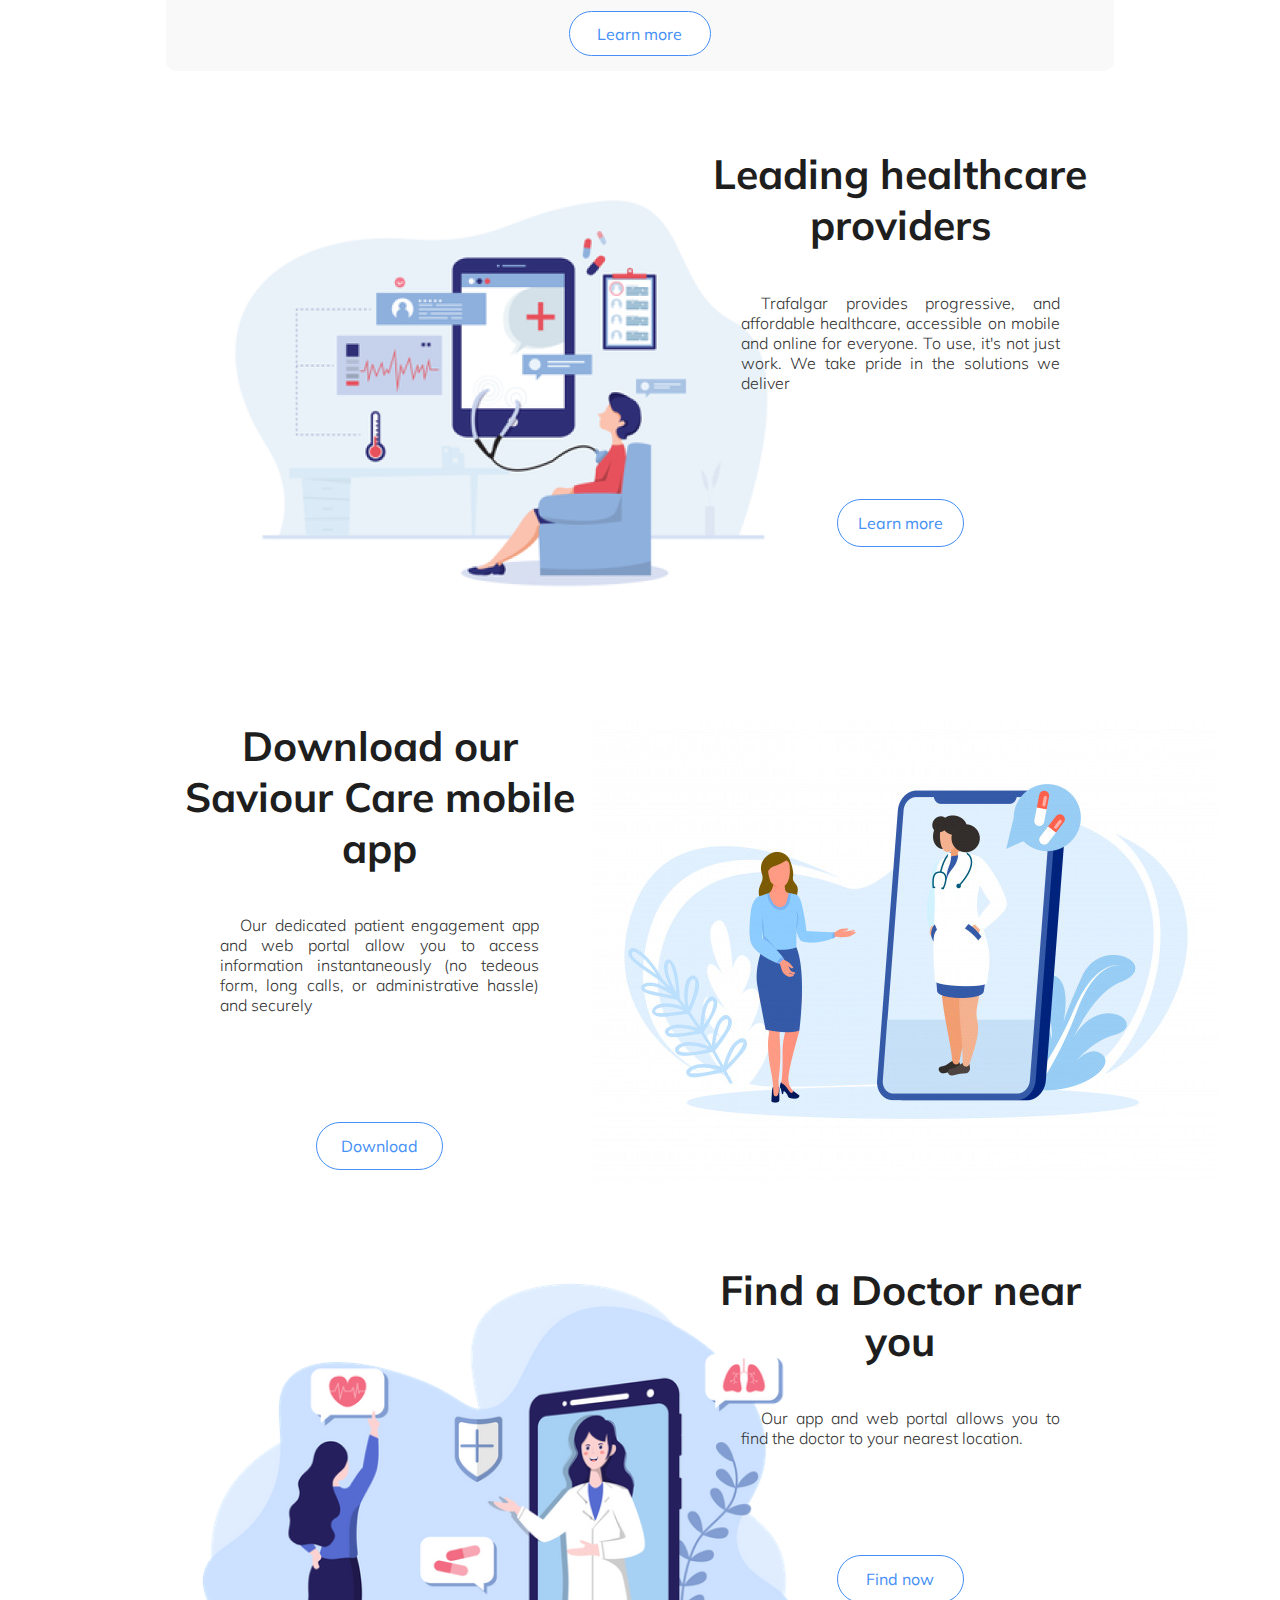
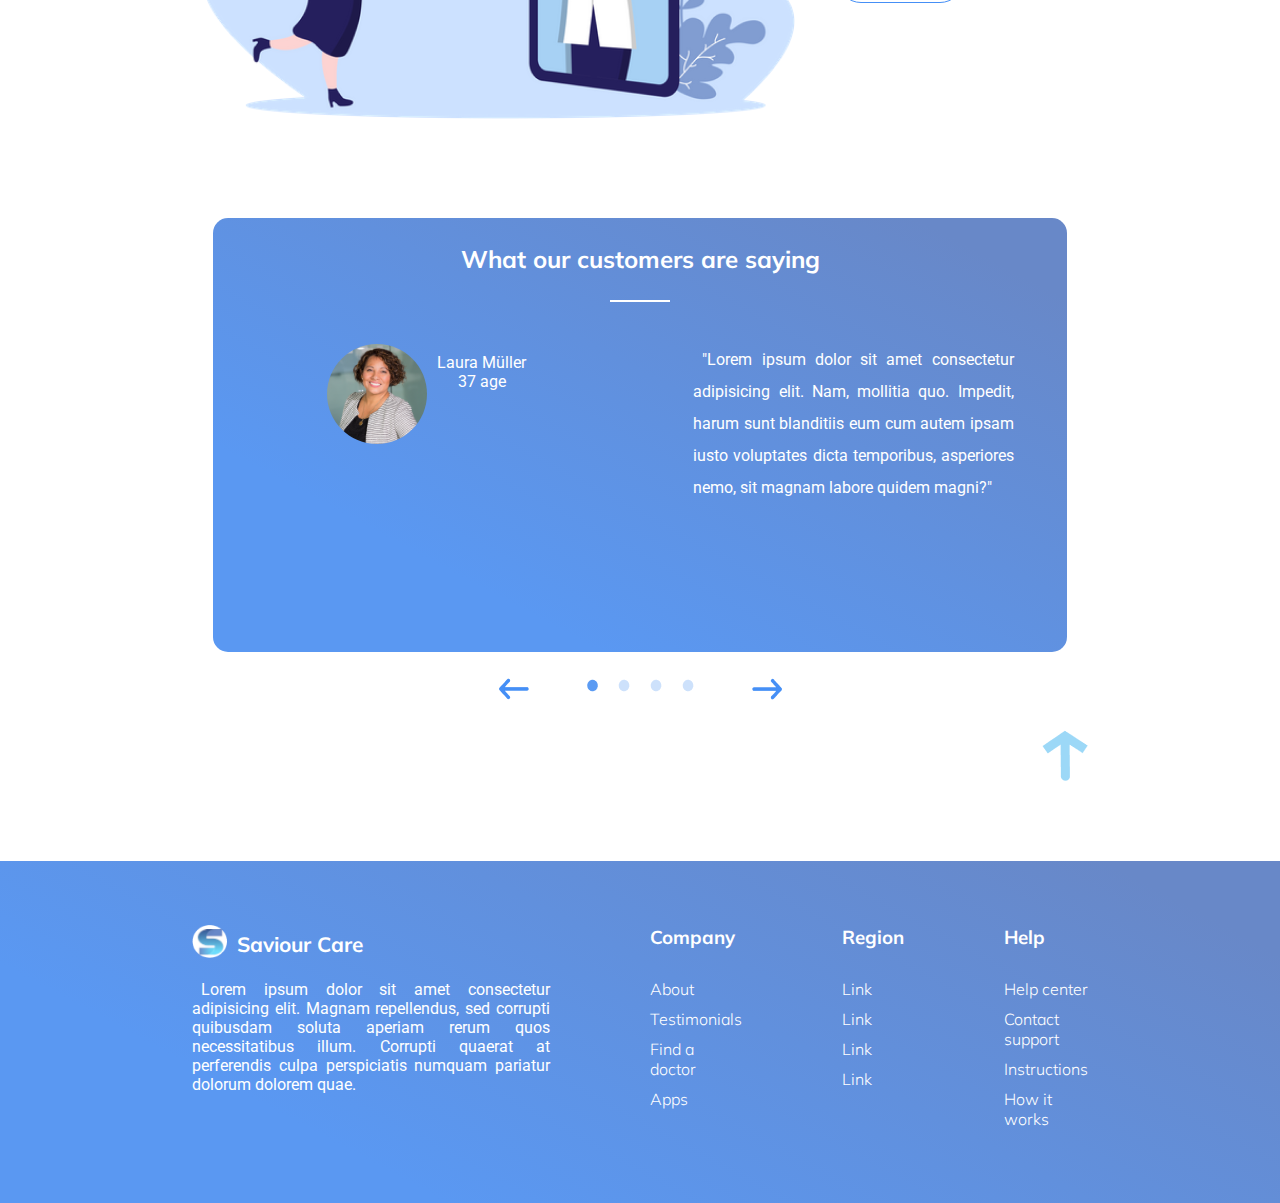
==== commit 9983959f: "carrossel automático" ====
--- a/Landin page/main/main.html
+++ b/Landin page/main/main.html
@@ -229,55 +229,133 @@
         <!-- Bottom carrossel-->
         <div id="testimonials" class="margin"></div>
         <section class="carrossel">
-            <!-- carrossel 1 -->
-            <div id="testimonials" class="carrossel-body carrossel1">
-                <div class="carrossel-title">
-                    <h2>What our customers are saying</h2>
-                </div>
-                <div class="divisor"></div>
-                <div class="carrossel-info">
-                    <div class="carrossel-info-left">
-                        <div class="corrossel-info-left-group">
-                            <div class="carrossel-info-left-img">
-                                <img src="../../SpenseLandingPage/Assets/adulto-f.png" alt="user1">
-                            </div>
-                            <div class="carrossel-info-left-name">
-                                <p>Laura Müller</p>
-                                <p>37 age</p>
-                            </div>
-                        </div>
-                    </div>
-                    <div class="carrossel-info-right">
-                        <div class="carrossel-info-right-group">
-                            <p>"Lorem ipsum dolor sit amet consectetur adipisicing elit. Nam, mollitia quo. Impedit, harum sunt blanditiis eum cum autem ipsam iusto voluptates dicta temporibus, asperiores nemo, sit magnam labore quidem magni?"</p>
-                        </div>
-                    </div>
-                </div>
-            </div>
-
-            <!-- Selector do carrossel -->
-            <div class="carrossel-bottom">
-                <div class="carrossel-bottom-arrow-left">
-                    <img src="../../SpenseLandingPage/Assets/seta-esquerda.png" alt="left-arrow">
-                </div>
-                <div class="carrossel-bottom-selector">
-                    <img src="../../SpenseLandingPage/Assets/bola1.png" alt="selector-selected">
-                    <img src="../../SpenseLandingPage/Assets/bola2.png" alt="selector-unselected">
-                    <img src="../../SpenseLandingPage/Assets/bola2.png" alt="selector-unselected">
-                    <img src="../../SpenseLandingPage/Assets/bola2.png" alt="selector-unselected">
-                </div>
-                <div class="carrossel-bottom-arrow-right">
-                    <img src="../../SpenseLandingPage/Assets/seta-direita.png" alt="right-arrow">
-                </div>
-            </div>
-
-            <!-- Ceta para o topo do site -->
-            <div class="carrossel-arrow-to-top">
-                <a href="#home">
-                    <img src="../../SpenseLandingPage/Assets/seta-cima.png" alt="top-arrow">
-                </a>
-            </div>
+            <div class="container" id="carrosseis">
+                <!-- carrossel 1 -->
+                <div class="carrossel-body carrossel1">
+                    <div class="carrossel-title">
+                        <h2>What our customers are saying</h2>
+                    </div>
+                    <div class="divisor"></div>
+                    <div class="carrossel-info">
+                        <div class="carrossel-info-left">
+                            <div class="corrossel-info-left-group">
+                                <div class="carrossel-info-left-img">
+                                    <img src="../../SpenseLandingPage/Assets/adulto-f.png" alt="user1">
+                                </div>
+                                <div class="carrossel-info-left-name">
+                                    <p>Laura Müller</p>
+                                    <p>37 age</p>
+                                </div>
+                            </div>
+                        </div>
+                        <div class="carrossel-info-right">
+                            <div class="carrossel-info-right-group">
+                                <p>"Lorem ipsum dolor sit amet consectetur adipisicing elit. Nam, mollitia quo. Impedit, harum sunt blanditiis eum cum autem ipsam iusto voluptates dicta temporibus, asperiores nemo, sit magnam labore quidem magni?"</p>
+                            </div>
+                        </div>
+                    </div>
+                </div>
+                <!-- carrossel 2 -->
+                <div class="carrossel-body carrossel2">
+                    <div class="carrossel-title">
+                        <h2>What our customers are saying</h2>
+                    </div>
+                    <div class="divisor"></div>
+                    <div class="carrossel-info">
+                        <div class="carrossel-info-left">
+                            <div class="corrossel-info-left-group">
+                                <div class="carrossel-info-left-img">
+                                    <img src="../../SpenseLandingPage/Assets/adulto-f.png" alt="user1">
+                                </div>
+                                <div class="carrossel-info-left-name">
+                                    <p>Laura Müller</p>
+                                    <p>37 age</p>
+                                </div>
+                            </div>
+                        </div>
+                        <div class="carrossel-info-right">
+                            <div class="carrossel-info-right-group">
+                                <p>"Lorem ipsum dolor sit amet consectetur adipisicing elit. Nam, mollitia quo. Impedit, harum sunt blanditiis eum cum autem ipsam iusto voluptates dicta temporibus, asperiores nemo, sit magnam labore quidem magni?"</p>
+                            </div>
+                        </div>
+                    </div>
+                </div>
+                <!-- carrossel 3 -->
+                <div class="carrossel-body carrossel3">
+                    <div class="carrossel-title">
+                        <h2>What our customers are saying</h2>
+                    </div>
+                    <div class="divisor"></div>
+                    <div class="carrossel-info">
+                        <div class="carrossel-info-left">
+                            <div class="corrossel-info-left-group">
+                                <div class="carrossel-info-left-img">
+                                    <img src="../../SpenseLandingPage/Assets/adulto-f.png" alt="user1">
+                                </div>
+                                <div class="carrossel-info-left-name">
+                                    <p>Laura Müller</p>
+                                    <p>37 age</p>
+                                </div>
+                            </div>
+                        </div>
+                        <div class="carrossel-info-right">
+                            <div class="carrossel-info-right-group">
+                                <p>"Lorem ipsum dolor sit amet consectetur adipisicing elit. Nam, mollitia quo. Impedit, harum sunt blanditiis eum cum autem ipsam iusto voluptates dicta temporibus, asperiores nemo, sit magnam labore quidem magni?"</p>
+                            </div>
+                        </div>
+                    </div>
+                </div>
+                <!-- carrossel 4 -->
+                <div class="carrossel-body carrossel4">
+                    <div class="carrossel-title">
+                        <h2>What our customers are saying</h2>
+                    </div>
+                    <div class="divisor"></div>
+                    <div class="carrossel-info">
+                        <div class="carrossel-info-left">
+                            <div class="corrossel-info-left-group">
+                                <div class="carrossel-info-left-img">
+                                    <img src="../../SpenseLandingPage/Assets/adulto-f.png" alt="user1">
+                                </div>
+                                <div class="carrossel-info-left-name">
+                                    <p>Laura Müller</p>
+                                    <p>37 age</p>
+                                </div>
+                            </div>
+                        </div>
+                        <div class="carrossel-info-right">
+                            <div class="carrossel-info-right-group">
+                                <p>"Lorem ipsum dolor sit amet consectetur adipisicing elit. Nam, mollitia quo. Impedit, harum sunt blanditiis eum cum autem ipsam iusto voluptates dicta temporibus, asperiores nemo, sit magnam labore quidem magni?"</p>
+                            </div>
+                        </div>
+                    </div>
+                </div>
+            </div>
+            
+
         </section>
+        <!-- Selector do carrossel -->
+        <div class="carrossel-bottom">
+            <div class="carrossel-bottom-arrow-left">
+                <img src="../../SpenseLandingPage/Assets/seta-esquerda.png" alt="left-arrow">
+            </div>
+            <div class="carrossel-bottom-selector" id="btnCarrossel">
+                <img src="../../SpenseLandingPage/Assets/bola1.png" alt="selector-selected" class=".carrossel-bottom carrossel-bottom1">
+                <img src="../../SpenseLandingPage/Assets/bola2.png" alt="selector-unselected" class=".carrossel-bottom carrossel-bottom2">
+                <img src="../../SpenseLandingPage/Assets/bola2.png" alt="selector-unselected" class=".carrossel-bottom carrossel-bottom3">
+                <img src="../../SpenseLandingPage/Assets/bola2.png" alt="selector-unselected" class=".carrossel-bottom carrossel-bottom4">
+            </div>
+            <div class="carrossel-bottom-arrow-right">
+                <img src="../../SpenseLandingPage/Assets/seta-direita.png" alt="right-arrow">
+            </div>
+        </div>
+
+        <!-- Ceta para o topo do site -->
+        <div class="carrossel-arrow-to-top">
+            <a href="#home">
+                <img src="../../SpenseLandingPage/Assets/seta-cima.png" alt="top-arrow">
+            </a>
+        </div>
     </main>
     <div id="about" class="margin"></div>
     <footer class="footer-bg">
--- a/Landin page/main/style.css
+++ b/Landin page/main/style.css
@@ -32,6 +32,8 @@
     background-color: white;
 
     padding: 20px 10%;
+
+    z-index: 1;
 }
 
 .nav-logo {
@@ -367,10 +369,23 @@
 }
 
 /* BOTTOM CARROSEL */
+.carrossel{
+    width: 854px;
+    height: 433.94px;
+    overflow: hidden;
+    margin: 0 auto;
+    display: flex;
+    border-radius: 15px;
+}
+.container{
+    display: flex;
+    transition: transform 0.5s ease-in-out;
+    transform: translateX(0);
+}
 .carrossel-body {
+    width: 854px;
+    object-fit: cover;
     background: linear-gradient(208.18deg, #6888C8 9.05%, #5A98F2 76.74%);
-    border-radius: 15px;
-    margin: 0 20%;
 }
 
 .carrossel-title {
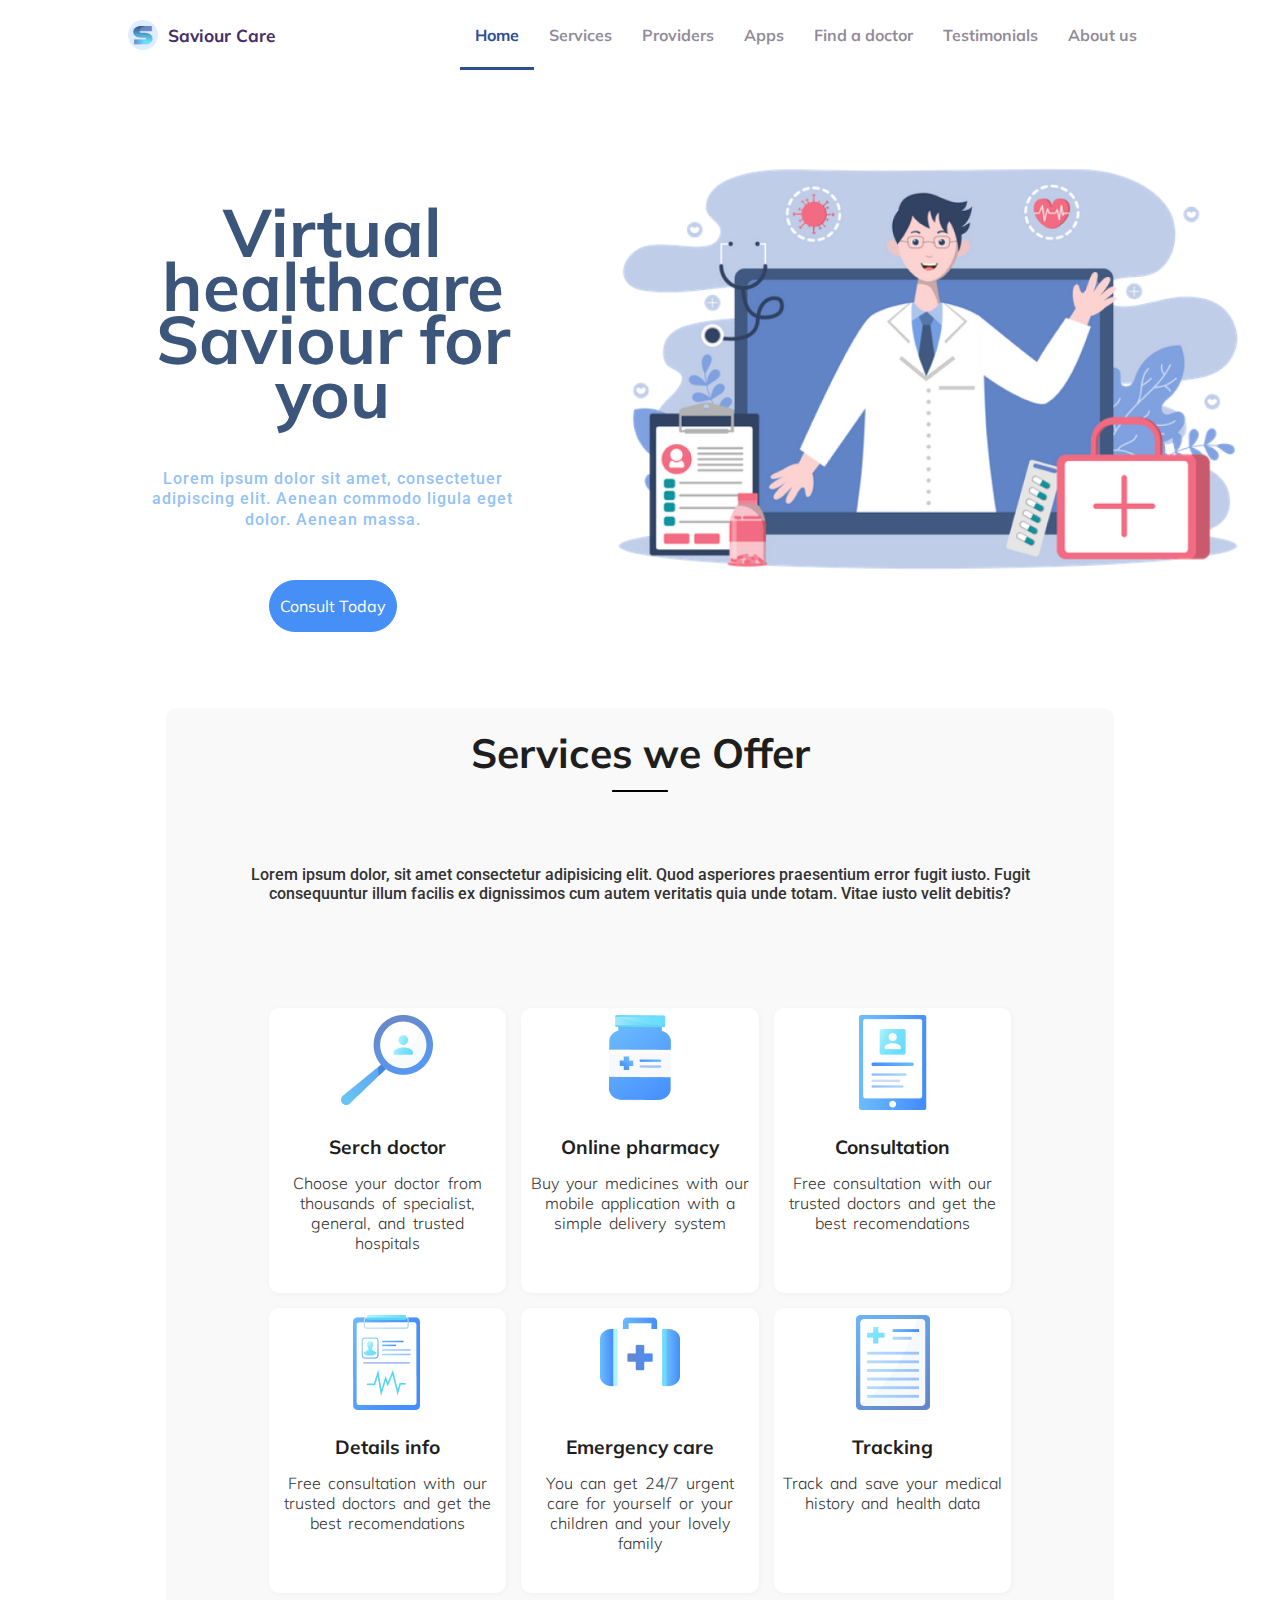
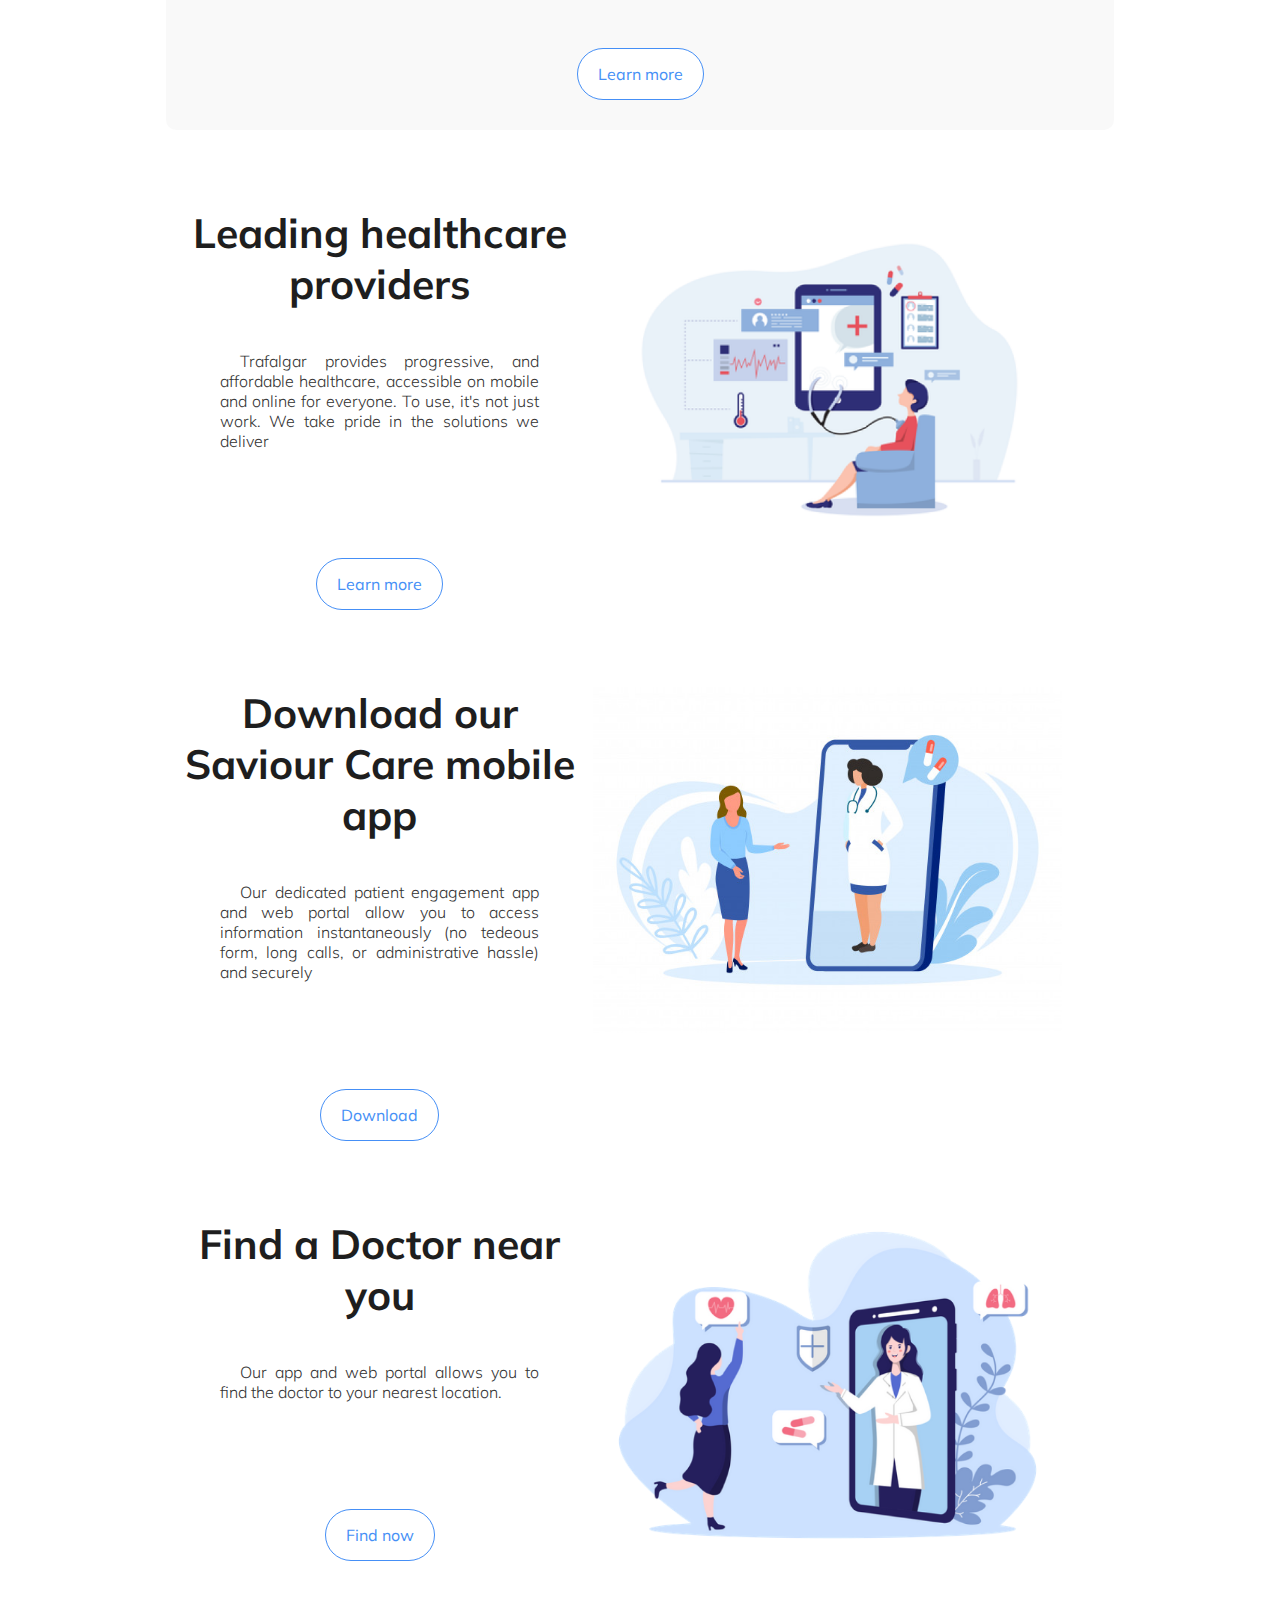
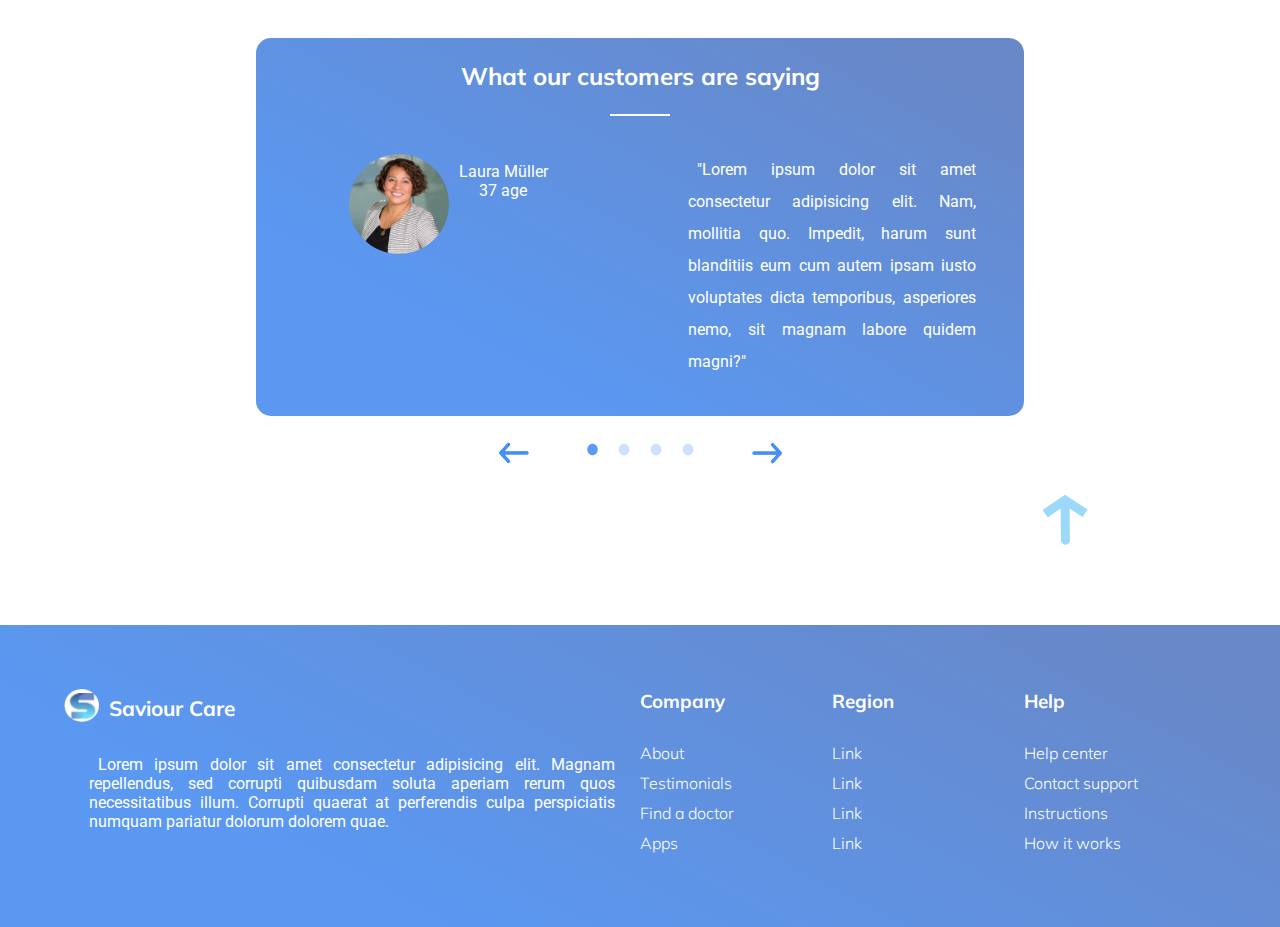
==== commit 2da68611: "menu hamburguer e responsividade do site feitas" ====
--- a/Landin page/main/main.html
+++ b/Landin page/main/main.html
@@ -20,6 +20,15 @@
             </div>
             <p>Saviour Care</p>
         </div>
+        <input type="checkbox" name="check" id="check">
+        <label for="check">
+            <div class="mobile-menu">
+                <div class="line1"></div>
+                <div class="line2"></div>
+                <div class="line3"></div>
+            </div>
+            <div class="black"></div>
+        </label>
         <div class="nav-list">
             <div class="nav-home container-list">
                 <a href="#home" class="list selected">
@@ -229,133 +238,55 @@
         <!-- Bottom carrossel-->
         <div id="testimonials" class="margin"></div>
         <section class="carrossel">
-            <div class="container" id="carrosseis">
-                <!-- carrossel 1 -->
-                <div class="carrossel-body carrossel1">
-                    <div class="carrossel-title">
-                        <h2>What our customers are saying</h2>
-                    </div>
-                    <div class="divisor"></div>
-                    <div class="carrossel-info">
-                        <div class="carrossel-info-left">
-                            <div class="corrossel-info-left-group">
-                                <div class="carrossel-info-left-img">
-                                    <img src="../../SpenseLandingPage/Assets/adulto-f.png" alt="user1">
-                                </div>
-                                <div class="carrossel-info-left-name">
-                                    <p>Laura Müller</p>
-                                    <p>37 age</p>
-                                </div>
+            <!-- carrossel 1 -->
+            <div id="testimonials" class="carrossel-body carrossel1">
+                <div class="carrossel-title">
+                    <h2>What our customers are saying</h2>
+                </div>
+                <div class="divisor"></div>
+                <div class="carrossel-info">
+                    <div class="carrossel-info-left">
+                        <div class="corrossel-info-left-group">
+                            <div class="carrossel-info-left-img">
+                                <img src="../../SpenseLandingPage/Assets/adulto-f.png" alt="user1">
+                            </div>
+                            <div class="carrossel-info-left-name">
+                                <p>Laura Müller</p>
+                                <p>37 age</p>
                             </div>
                         </div>
-                        <div class="carrossel-info-right">
-                            <div class="carrossel-info-right-group">
-                                <p>"Lorem ipsum dolor sit amet consectetur adipisicing elit. Nam, mollitia quo. Impedit, harum sunt blanditiis eum cum autem ipsam iusto voluptates dicta temporibus, asperiores nemo, sit magnam labore quidem magni?"</p>
-                            </div>
+                    </div>
+                    <div class="carrossel-info-right">
+                        <div class="carrossel-info-right-group">
+                            <p>"Lorem ipsum dolor sit amet consectetur adipisicing elit. Nam, mollitia quo. Impedit, harum sunt blanditiis eum cum autem ipsam iusto voluptates dicta temporibus, asperiores nemo, sit magnam labore quidem magni?"</p>
                         </div>
                     </div>
                 </div>
-                <!-- carrossel 2 -->
-                <div class="carrossel-body carrossel2">
-                    <div class="carrossel-title">
-                        <h2>What our customers are saying</h2>
-                    </div>
-                    <div class="divisor"></div>
-                    <div class="carrossel-info">
-                        <div class="carrossel-info-left">
-                            <div class="corrossel-info-left-group">
-                                <div class="carrossel-info-left-img">
-                                    <img src="../../SpenseLandingPage/Assets/adulto-f.png" alt="user1">
-                                </div>
-                                <div class="carrossel-info-left-name">
-                                    <p>Laura Müller</p>
-                                    <p>37 age</p>
-                                </div>
-                            </div>
-                        </div>
-                        <div class="carrossel-info-right">
-                            <div class="carrossel-info-right-group">
-                                <p>"Lorem ipsum dolor sit amet consectetur adipisicing elit. Nam, mollitia quo. Impedit, harum sunt blanditiis eum cum autem ipsam iusto voluptates dicta temporibus, asperiores nemo, sit magnam labore quidem magni?"</p>
-                            </div>
-                        </div>
-                    </div>
-                </div>
-                <!-- carrossel 3 -->
-                <div class="carrossel-body carrossel3">
-                    <div class="carrossel-title">
-                        <h2>What our customers are saying</h2>
-                    </div>
-                    <div class="divisor"></div>
-                    <div class="carrossel-info">
-                        <div class="carrossel-info-left">
-                            <div class="corrossel-info-left-group">
-                                <div class="carrossel-info-left-img">
-                                    <img src="../../SpenseLandingPage/Assets/adulto-f.png" alt="user1">
-                                </div>
-                                <div class="carrossel-info-left-name">
-                                    <p>Laura Müller</p>
-                                    <p>37 age</p>
-                                </div>
-                            </div>
-                        </div>
-                        <div class="carrossel-info-right">
-                            <div class="carrossel-info-right-group">
-                                <p>"Lorem ipsum dolor sit amet consectetur adipisicing elit. Nam, mollitia quo. Impedit, harum sunt blanditiis eum cum autem ipsam iusto voluptates dicta temporibus, asperiores nemo, sit magnam labore quidem magni?"</p>
-                            </div>
-                        </div>
-                    </div>
-                </div>
-                <!-- carrossel 4 -->
-                <div class="carrossel-body carrossel4">
-                    <div class="carrossel-title">
-                        <h2>What our customers are saying</h2>
-                    </div>
-                    <div class="divisor"></div>
-                    <div class="carrossel-info">
-                        <div class="carrossel-info-left">
-                            <div class="corrossel-info-left-group">
-                                <div class="carrossel-info-left-img">
-                                    <img src="../../SpenseLandingPage/Assets/adulto-f.png" alt="user1">
-                                </div>
-                                <div class="carrossel-info-left-name">
-                                    <p>Laura Müller</p>
-                                    <p>37 age</p>
-                                </div>
-                            </div>
-                        </div>
-                        <div class="carrossel-info-right">
-                            <div class="carrossel-info-right-group">
-                                <p>"Lorem ipsum dolor sit amet consectetur adipisicing elit. Nam, mollitia quo. Impedit, harum sunt blanditiis eum cum autem ipsam iusto voluptates dicta temporibus, asperiores nemo, sit magnam labore quidem magni?"</p>
-                            </div>
-                        </div>
-                    </div>
-                </div>
-            </div>
-            
-
+            </div>
+
+            <!-- Selector do carrossel -->
+            <div class="carrossel-bottom">
+                <div class="carrossel-bottom-arrow-left">
+                    <img src="../../SpenseLandingPage/Assets/seta-esquerda.png" alt="left-arrow">
+                </div>
+                <div class="carrossel-bottom-selector">
+                    <img src="../../SpenseLandingPage/Assets/bola1.png" alt="selector-selected">
+                    <img src="../../SpenseLandingPage/Assets/bola2.png" alt="selector-unselected">
+                    <img src="../../SpenseLandingPage/Assets/bola2.png" alt="selector-unselected">
+                    <img src="../../SpenseLandingPage/Assets/bola2.png" alt="selector-unselected">
+                </div>
+                <div class="carrossel-bottom-arrow-right">
+                    <img src="../../SpenseLandingPage/Assets/seta-direita.png" alt="right-arrow">
+                </div>
+            </div>
+
+            <!-- Ceta para o topo do site -->
+            <div class="carrossel-arrow-to-top">
+                <a href="#home">
+                    <img src="../../SpenseLandingPage/Assets/seta-cima.png" alt="top-arrow">
+                </a>
+            </div>
         </section>
-        <!-- Selector do carrossel -->
-        <div class="carrossel-bottom">
-            <div class="carrossel-bottom-arrow-left">
-                <img src="../../SpenseLandingPage/Assets/seta-esquerda.png" alt="left-arrow">
-            </div>
-            <div class="carrossel-bottom-selector" id="btnCarrossel">
-                <img src="../../SpenseLandingPage/Assets/bola1.png" alt="selector-selected" class=".carrossel-bottom carrossel-bottom1">
-                <img src="../../SpenseLandingPage/Assets/bola2.png" alt="selector-unselected" class=".carrossel-bottom carrossel-bottom2">
-                <img src="../../SpenseLandingPage/Assets/bola2.png" alt="selector-unselected" class=".carrossel-bottom carrossel-bottom3">
-                <img src="../../SpenseLandingPage/Assets/bola2.png" alt="selector-unselected" class=".carrossel-bottom carrossel-bottom4">
-            </div>
-            <div class="carrossel-bottom-arrow-right">
-                <img src="../../SpenseLandingPage/Assets/seta-direita.png" alt="right-arrow">
-            </div>
-        </div>
-
-        <!-- Ceta para o topo do site -->
-        <div class="carrossel-arrow-to-top">
-            <a href="#home">
-                <img src="../../SpenseLandingPage/Assets/seta-cima.png" alt="top-arrow">
-            </a>
-        </div>
     </main>
     <div id="about" class="margin"></div>
     <footer class="footer-bg">
--- a/Landin page/main/style.css
+++ b/Landin page/main/style.css
@@ -19,6 +19,34 @@
     padding-bottom: 6%; /* DIVISOR */
 }
 
+/* MENU MOBILE */
+#check {
+    display: none;
+}
+
+.mobile-menu {
+    display: none;
+    cursor: pointer;
+}
+
+.mobile-menu div {
+    width: 32px;
+    height: 2px;
+    background: rgba(46, 78, 146, 1);
+    margin: 8px;
+}
+
+.black {
+    display: none;
+    position: fixed;
+    top: 71px;
+    left: 0;
+    height: 100%;
+    width: 100%;
+    background: black;
+    opacity: 0.5;
+}
+
 /* MENU NAV */
 .nav {
     display: flex;
@@ -32,8 +60,6 @@
     background-color: white;
 
     padding: 20px 10%;
-
-    z-index: 1;
 }
 
 .nav-logo {
@@ -164,8 +190,8 @@
 .main-top-left-btn {
     display: flex;
     justify-content: center;
-
-    height: 100%;
+    align-items: center;
+
     padding-top: 10%;
 }
 
@@ -174,13 +200,13 @@
     border-radius: 50px;
     background-color: rgba(69, 143, 246, 1);
 
-    width: 25%;
-    height: 12%;
+    padding: 15px 10px;
     cursor: pointer;
 
     font-family: Mulish;
-    font-size: 12pt;
+    font-size: 1em;
     color: white;
+    
 }
 
 .main-top-left-btn input:hover {
@@ -197,6 +223,7 @@
 .main-top-right-img img {
     display: block;
     margin: 0 auto;
+    width: 90%;
 }
 
 /* MIDDLE */
@@ -224,8 +251,9 @@
 
 .main-middle-top-txt {
     margin: 0 auto;
-    width: 900px;
-
+    padding: 50px;
+
+    font-size: 1em;
     font-family: Roboto;
     font-weight: 500;
     color: rgb(50, 50, 50);
@@ -277,7 +305,8 @@
 .main-middle-btn {
     display: flex;
     justify-content: center;
-    height: 60px;
+    align-items: center;
+
     padding-bottom: 30px;
 }
 
@@ -286,8 +315,7 @@
     border-radius: 50px;
     background-color: rgb(255, 255, 255);
     
-    width: 15%;
-    height: 150%;
+    padding: 15px 20px;
     cursor: pointer;
 
     font-family: Mulish;
@@ -304,11 +332,17 @@
 /* BOTTOM */
 .main-bottom-block {
     display: flex;
-    margin: 0 13%;
+    width: 100%;
+    padding: 0 13%;
+    flex-direction: row-reverse;
 }
 
 .main-bottom-img {
     width: 55%;
+}
+
+.main-bottom-img img {
+    width: 90%;
 }
 
 .main-bottom-info {
@@ -339,10 +373,8 @@
 .main-bottom-info-btn {
     display: flex;
     justify-content: center;
-
-
-    width: 100%;
-    height: 60px;
+    align-items: center;
+    
     margin-top: 15%;
 }
 
@@ -350,8 +382,9 @@
     border: 1px solid rgba(69, 143, 246, 1);
     border-radius: 50px;
     background-color: rgb(255, 255, 255);
-    width: 30%;
-    height: 80%;
+
+    padding: 15px 20px;
+
     cursor: pointer;
     font-family: Mulish;
     font-size: 1em;
@@ -369,23 +402,10 @@
 }
 
 /* BOTTOM CARROSEL */
-.carrossel{
-    width: 854px;
-    height: 433.94px;
-    overflow: hidden;
-    margin: 0 auto;
-    display: flex;
+.carrossel-body {
+    background: linear-gradient(208.18deg, #6888C8 9.05%, #5A98F2 76.74%);
     border-radius: 15px;
-}
-.container{
-    display: flex;
-    transition: transform 0.5s ease-in-out;
-    transform: translateX(0);
-}
-.carrossel-body {
-    width: 854px;
-    object-fit: cover;
-    background: linear-gradient(208.18deg, #6888C8 9.05%, #5A98F2 76.74%);
+    margin: 0 20%;
 }
 
 .carrossel-title {
@@ -482,9 +502,7 @@
 
 .footer {
     display: flex;
-    margin: 0 15%;
-    padding: 5% 0 5% 0;
-    gap: 100px;
+    padding: 5%;
 }
 
 .footer-left {
@@ -511,22 +529,25 @@
 }
 
 .footer-left-info {
-    color: white;
     font-family: Roboto;
     text-align: justify;
     text-indent: 1ch;
-
-    padding-bottom: 5%;
+    color: white;
+
+    padding: 0 25px;
 }
 
 .footer-right {
     display: flex;
     width: 50%;
-    gap: 100px;
 
     font-family: Mulish;
     font-weight: 300;
     color: white;
+}
+
+.footer-right-info {
+    width: 100%;
 }
 
 .footer-right-info h3 {
@@ -540,4 +561,157 @@
 .footer-right-info a {
     text-decoration: none;
     color: white;
+}
+
+@media screen and (max-width: 999px) {
+        /* MOBILE MENU */
+    body {
+        overflow-x: hidden;
+    }
+    
+    .nav-list {
+        position: fixed;
+        top: 8vh;
+        right: 0;
+        width: 50vw;
+        height: 92vh;
+        background: #fff;
+
+        flex-direction: column;
+        align-items: center;
+        justify-content: space-around;
+
+        transition: all ease 0.4s;
+        transform: translateX(100%);
+    }
+
+    .nav-list div {
+        margin-left: 0;
+    }
+
+    .mobile-menu {
+        display: block;
+    }
+
+    #check:checked ~ .nav-list {
+        transform: translateX(0);
+    }
+
+    #check:checked ~ label .mobile-menu div {
+        transition: all ease 0.4s;
+    }
+
+    #check:checked ~ label .mobile-menu div:nth-child(1) {
+        transform-origin: 0% 0%;
+        transform: rotate(45deg) scaleX(0.94);
+    }
+
+    #check:checked ~ label .mobile-menu div:nth-child(2) {
+        opacity: 0;
+    }
+
+    #check:checked ~ label .mobile-menu div:nth-child(3) {
+        transform-origin: 0% 100%;
+        transform: rotate(-45deg) scaleX(.94);
+    }
+
+    /* WALL BLACK */
+    #check:checked ~ label .black {
+        display: block;
+    }
+}
+
+@media screen and (max-width: 768px) {
+        /* MAIN TOP */
+    .main-top-left {
+        width: 100%;
+        padding: 5% 7%;
+    }
+
+    .main-top-right {
+        display: none;
+        width: 0%;
+    }
+        /* MAIN MIDDLE */
+    .main-middle {
+        margin: 0 7%;
+    }
+
+        /* MAIN BOTTOM */
+    .main-bottom-img {
+        display: none;
+    }
+
+    .main-bottom-info {
+        width: 100%;
+    }
+    
+    .main-bottom-info-desc {
+        text-align: center;
+    }
+
+    .carrossel-body {
+        margin: 0 7%;
+    }
+}
+
+@media screen and (max-width: 550px) {
+        /* GERAL */
+    .margin {
+        padding-bottom: 12%;
+    }
+
+        /* MAIN TOP */
+    .main-top-left-title {
+        font-size: 1.7em;
+    }
+
+        /* MAIN MIDDLE */
+    .main-middle-title {
+        font-size: 1.3em;
+    }
+
+    .main-middle-top-txt {
+        font-size: 0.9em;
+        padding: 20px;
+    }
+
+    .main-middle-card-grid {
+        grid-template-columns: repeat(1, 1fr);
+    }
+
+        /* TESTIMONIALS */
+    .carrossel-info {
+        flex-direction: column;
+    }
+
+    .carrossel-info-left {
+        width: 100%;
+        padding: 3% 3%;
+    }
+
+    .carrossel-info-right {
+        width: 100%;
+    }
+
+        /* FOOTER */
+    .footer {
+        flex-direction: column;
+    }
+
+    .footer-left {
+        width: 100%;
+    }
+
+    .footer-left-logo-back {
+        padding: 0;
+    }
+
+    .footer-left-info {
+        padding: 25px;
+    }
+
+    .footer-right {
+        width: 100%;
+    }
 }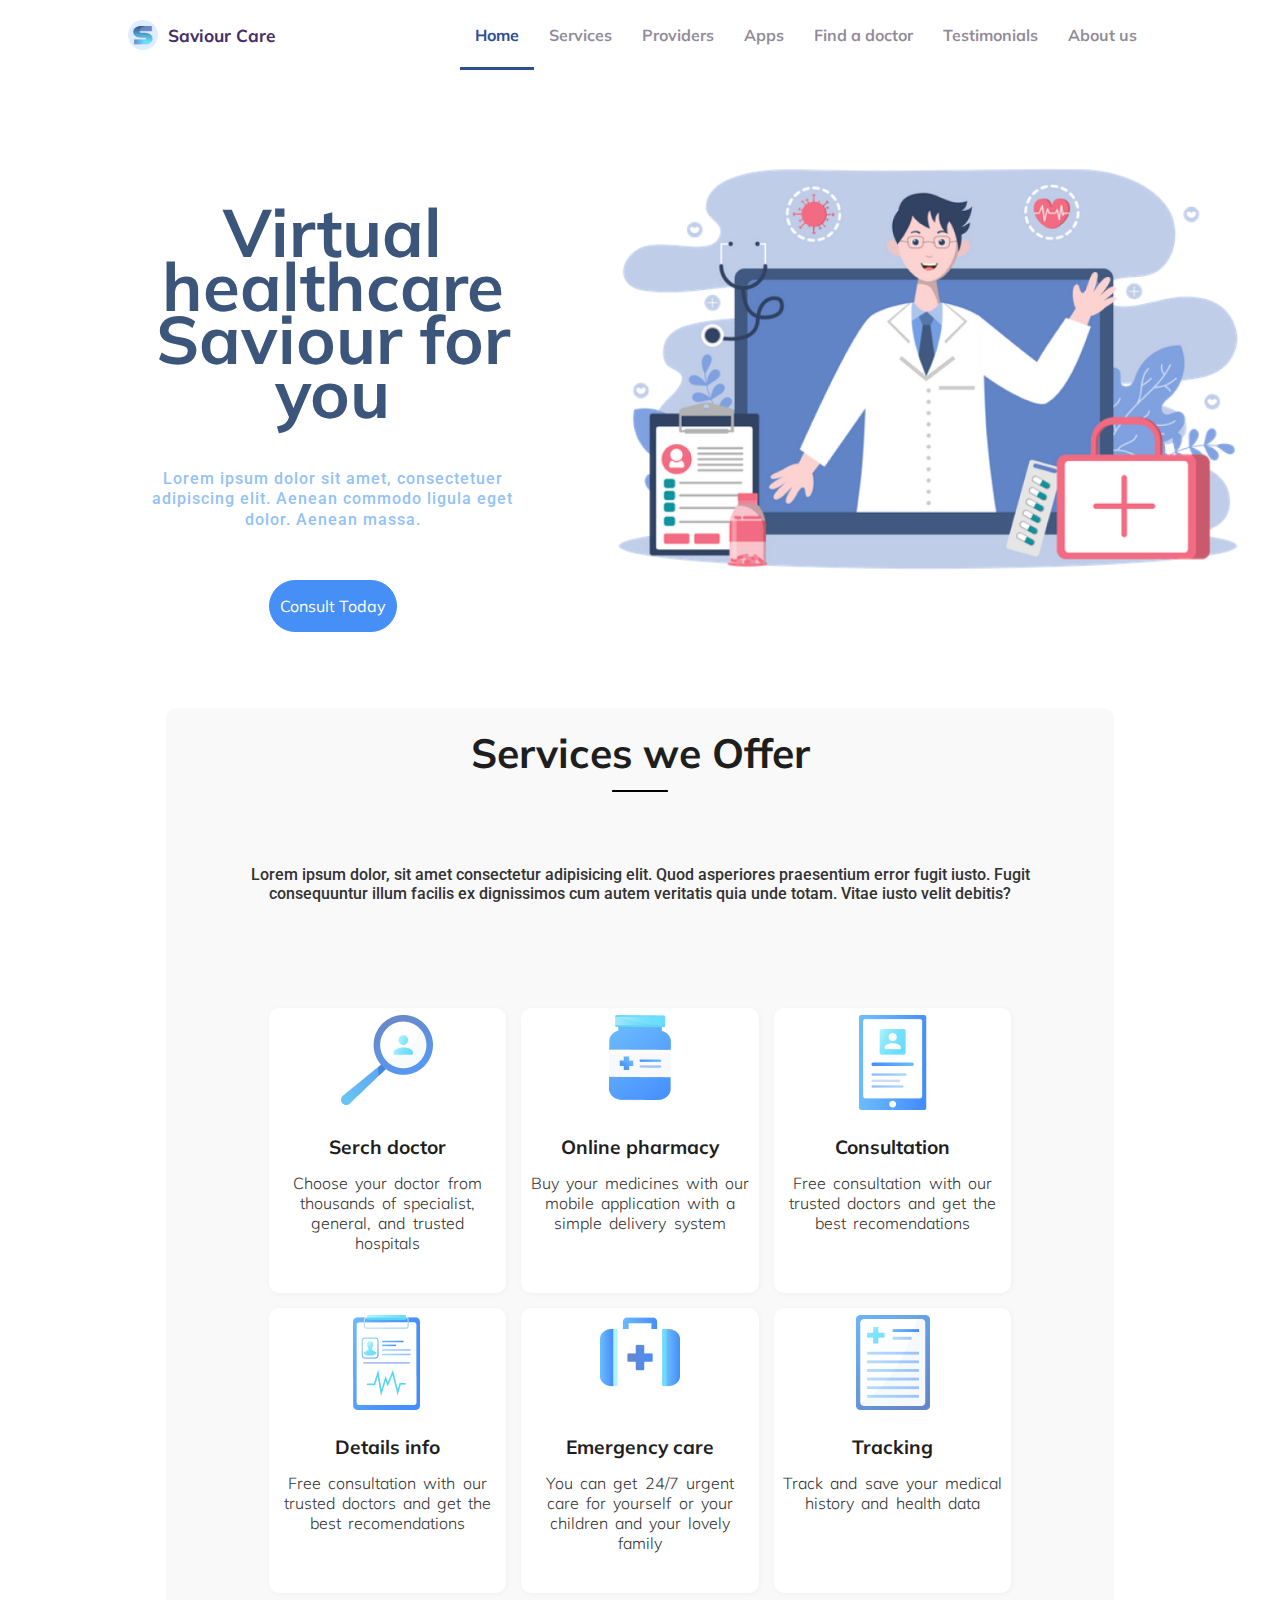
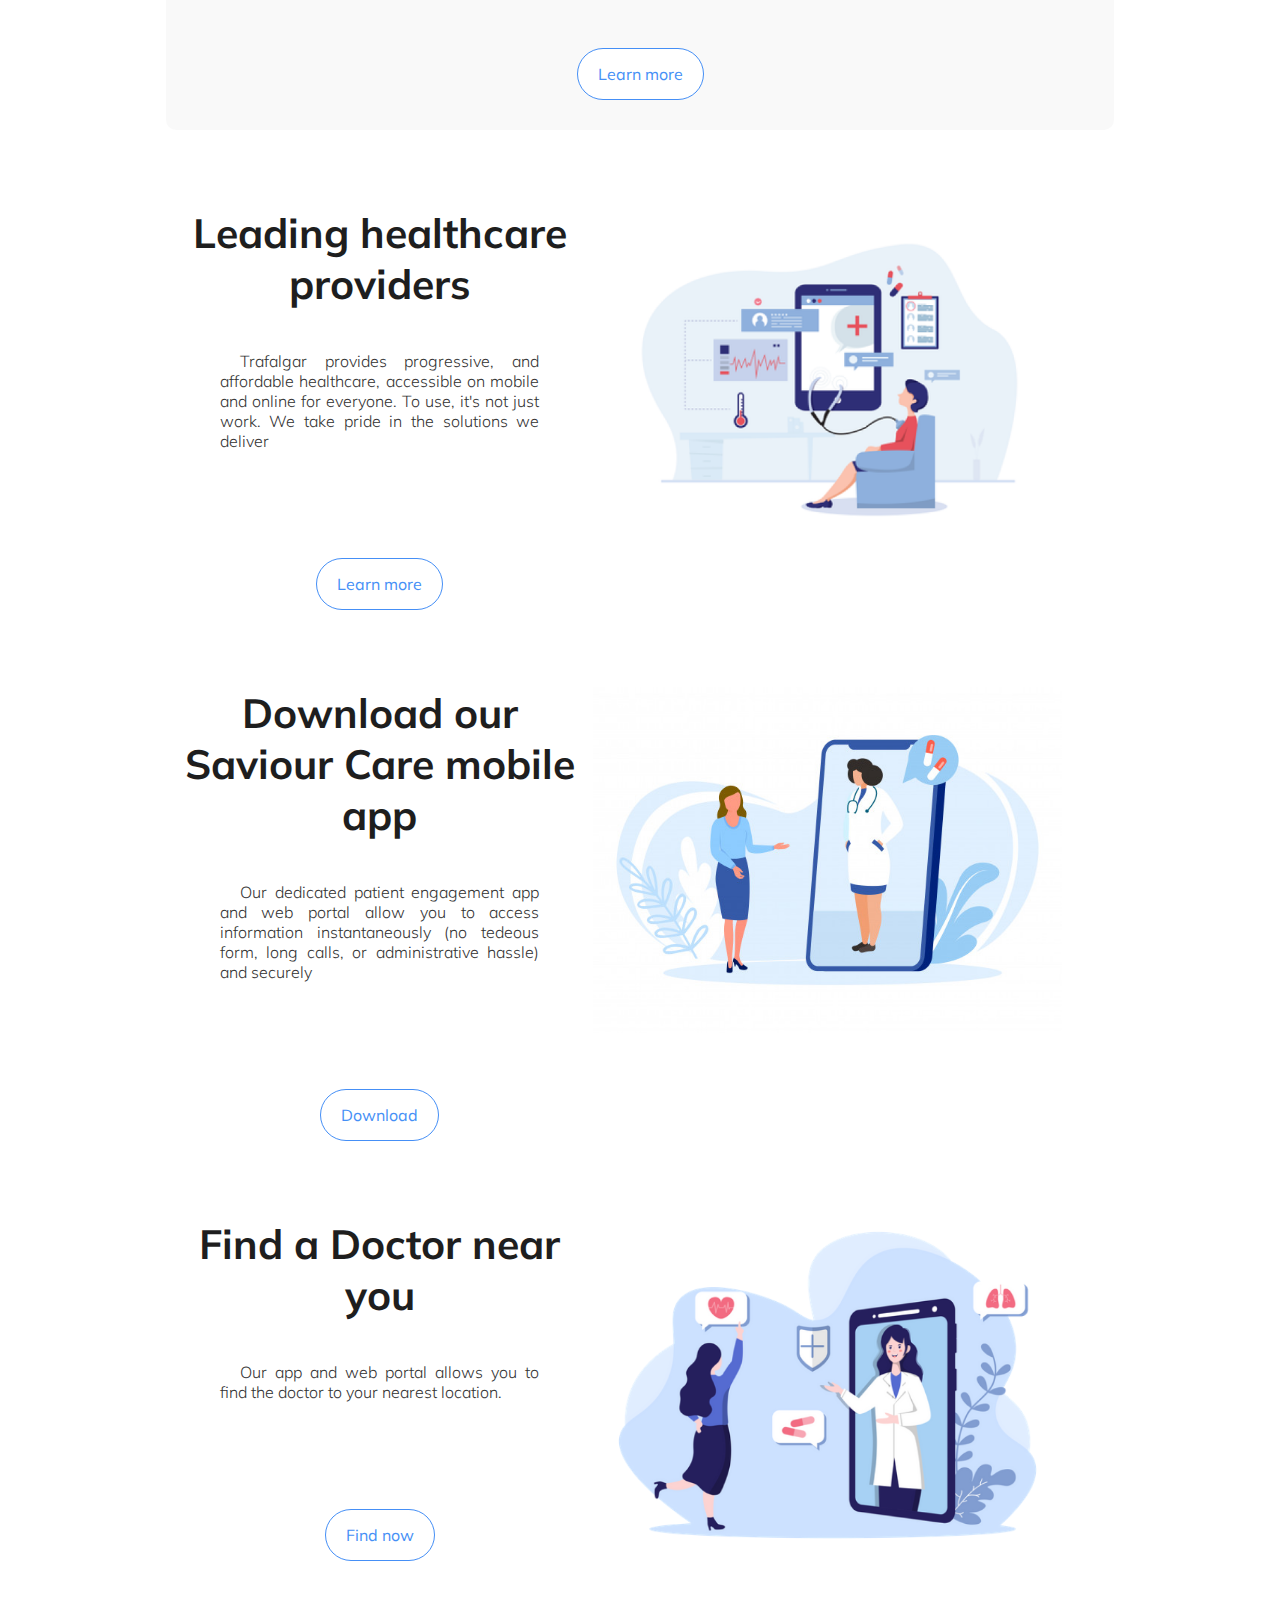
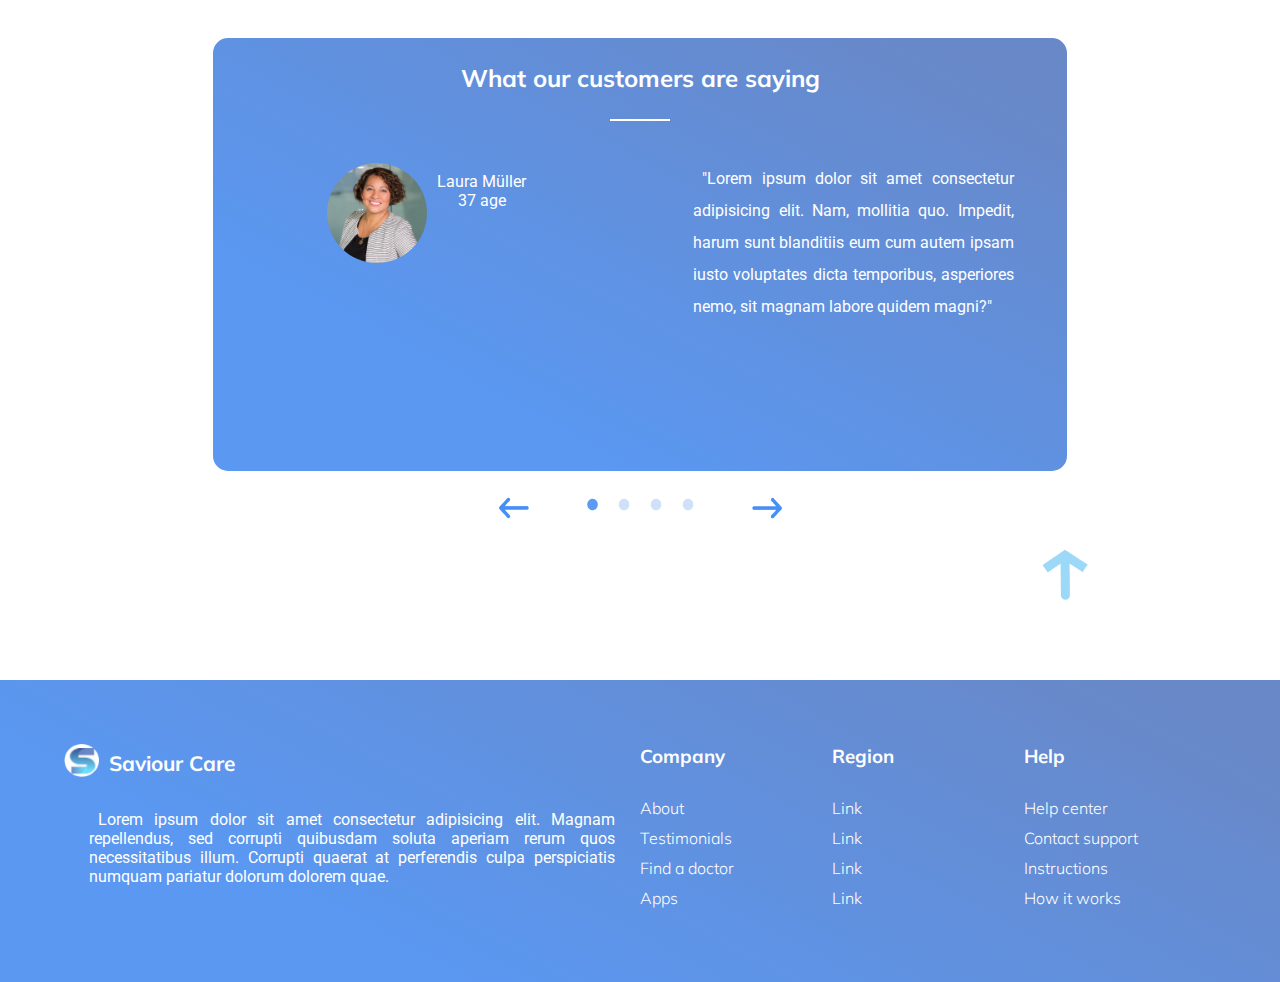
==== commit b7de909b: "Merge branch 'naldo'" ====
--- a/Landin page/main/main.html
+++ b/Landin page/main/main.html
@@ -238,55 +238,133 @@
         <!-- Bottom carrossel-->
         <div id="testimonials" class="margin"></div>
         <section class="carrossel">
-            <!-- carrossel 1 -->
-            <div id="testimonials" class="carrossel-body carrossel1">
-                <div class="carrossel-title">
-                    <h2>What our customers are saying</h2>
-                </div>
-                <div class="divisor"></div>
-                <div class="carrossel-info">
-                    <div class="carrossel-info-left">
-                        <div class="corrossel-info-left-group">
-                            <div class="carrossel-info-left-img">
-                                <img src="../../SpenseLandingPage/Assets/adulto-f.png" alt="user1">
-                            </div>
-                            <div class="carrossel-info-left-name">
-                                <p>Laura Müller</p>
-                                <p>37 age</p>
-                            </div>
-                        </div>
-                    </div>
-                    <div class="carrossel-info-right">
-                        <div class="carrossel-info-right-group">
-                            <p>"Lorem ipsum dolor sit amet consectetur adipisicing elit. Nam, mollitia quo. Impedit, harum sunt blanditiis eum cum autem ipsam iusto voluptates dicta temporibus, asperiores nemo, sit magnam labore quidem magni?"</p>
-                        </div>
-                    </div>
-                </div>
-            </div>
-
-            <!-- Selector do carrossel -->
-            <div class="carrossel-bottom">
-                <div class="carrossel-bottom-arrow-left">
-                    <img src="../../SpenseLandingPage/Assets/seta-esquerda.png" alt="left-arrow">
-                </div>
-                <div class="carrossel-bottom-selector">
-                    <img src="../../SpenseLandingPage/Assets/bola1.png" alt="selector-selected">
-                    <img src="../../SpenseLandingPage/Assets/bola2.png" alt="selector-unselected">
-                    <img src="../../SpenseLandingPage/Assets/bola2.png" alt="selector-unselected">
-                    <img src="../../SpenseLandingPage/Assets/bola2.png" alt="selector-unselected">
-                </div>
-                <div class="carrossel-bottom-arrow-right">
-                    <img src="../../SpenseLandingPage/Assets/seta-direita.png" alt="right-arrow">
-                </div>
-            </div>
-
-            <!-- Ceta para o topo do site -->
-            <div class="carrossel-arrow-to-top">
-                <a href="#home">
-                    <img src="../../SpenseLandingPage/Assets/seta-cima.png" alt="top-arrow">
-                </a>
-            </div>
+            <div class="container" id="carrosseis">
+                <!-- carrossel 1 -->
+                <div class="carrossel-body carrossel1">
+                    <div class="carrossel-title">
+                        <h2>What our customers are saying</h2>
+                    </div>
+                    <div class="divisor"></div>
+                    <div class="carrossel-info">
+                        <div class="carrossel-info-left">
+                            <div class="corrossel-info-left-group">
+                                <div class="carrossel-info-left-img">
+                                    <img src="../../SpenseLandingPage/Assets/adulto-f.png" alt="user1">
+                                </div>
+                                <div class="carrossel-info-left-name">
+                                    <p>Laura Müller</p>
+                                    <p>37 age</p>
+                                </div>
+                            </div>
+                        </div>
+                        <div class="carrossel-info-right">
+                            <div class="carrossel-info-right-group">
+                                <p>"Lorem ipsum dolor sit amet consectetur adipisicing elit. Nam, mollitia quo. Impedit, harum sunt blanditiis eum cum autem ipsam iusto voluptates dicta temporibus, asperiores nemo, sit magnam labore quidem magni?"</p>
+                            </div>
+                        </div>
+                    </div>
+                </div>
+                <!-- carrossel 2 -->
+                <div class="carrossel-body carrossel2">
+                    <div class="carrossel-title">
+                        <h2>What our customers are saying</h2>
+                    </div>
+                    <div class="divisor"></div>
+                    <div class="carrossel-info">
+                        <div class="carrossel-info-left">
+                            <div class="corrossel-info-left-group">
+                                <div class="carrossel-info-left-img">
+                                    <img src="../../SpenseLandingPage/Assets/adulto-f.png" alt="user1">
+                                </div>
+                                <div class="carrossel-info-left-name">
+                                    <p>Laura Müller</p>
+                                    <p>37 age</p>
+                                </div>
+                            </div>
+                        </div>
+                        <div class="carrossel-info-right">
+                            <div class="carrossel-info-right-group">
+                                <p>"Lorem ipsum dolor sit amet consectetur adipisicing elit. Nam, mollitia quo. Impedit, harum sunt blanditiis eum cum autem ipsam iusto voluptates dicta temporibus, asperiores nemo, sit magnam labore quidem magni?"</p>
+                            </div>
+                        </div>
+                    </div>
+                </div>
+                <!-- carrossel 3 -->
+                <div class="carrossel-body carrossel3">
+                    <div class="carrossel-title">
+                        <h2>What our customers are saying</h2>
+                    </div>
+                    <div class="divisor"></div>
+                    <div class="carrossel-info">
+                        <div class="carrossel-info-left">
+                            <div class="corrossel-info-left-group">
+                                <div class="carrossel-info-left-img">
+                                    <img src="../../SpenseLandingPage/Assets/adulto-f.png" alt="user1">
+                                </div>
+                                <div class="carrossel-info-left-name">
+                                    <p>Laura Müller</p>
+                                    <p>37 age</p>
+                                </div>
+                            </div>
+                        </div>
+                        <div class="carrossel-info-right">
+                            <div class="carrossel-info-right-group">
+                                <p>"Lorem ipsum dolor sit amet consectetur adipisicing elit. Nam, mollitia quo. Impedit, harum sunt blanditiis eum cum autem ipsam iusto voluptates dicta temporibus, asperiores nemo, sit magnam labore quidem magni?"</p>
+                            </div>
+                        </div>
+                    </div>
+                </div>
+                <!-- carrossel 4 -->
+                <div class="carrossel-body carrossel4">
+                    <div class="carrossel-title">
+                        <h2>What our customers are saying</h2>
+                    </div>
+                    <div class="divisor"></div>
+                    <div class="carrossel-info">
+                        <div class="carrossel-info-left">
+                            <div class="corrossel-info-left-group">
+                                <div class="carrossel-info-left-img">
+                                    <img src="../../SpenseLandingPage/Assets/adulto-f.png" alt="user1">
+                                </div>
+                                <div class="carrossel-info-left-name">
+                                    <p>Laura Müller</p>
+                                    <p>37 age</p>
+                                </div>
+                            </div>
+                        </div>
+                        <div class="carrossel-info-right">
+                            <div class="carrossel-info-right-group">
+                                <p>"Lorem ipsum dolor sit amet consectetur adipisicing elit. Nam, mollitia quo. Impedit, harum sunt blanditiis eum cum autem ipsam iusto voluptates dicta temporibus, asperiores nemo, sit magnam labore quidem magni?"</p>
+                            </div>
+                        </div>
+                    </div>
+                </div>
+            </div>
+            
+
         </section>
+        <!-- Selector do carrossel -->
+        <div class="carrossel-bottom">
+            <div class="carrossel-bottom-arrow-left">
+                <img src="../../SpenseLandingPage/Assets/seta-esquerda.png" alt="left-arrow">
+            </div>
+            <div class="carrossel-bottom-selector" id="btnCarrossel">
+                <img src="../../SpenseLandingPage/Assets/bola1.png" alt="selector-selected" class=".carrossel-bottom carrossel-bottom1">
+                <img src="../../SpenseLandingPage/Assets/bola2.png" alt="selector-unselected" class=".carrossel-bottom carrossel-bottom2">
+                <img src="../../SpenseLandingPage/Assets/bola2.png" alt="selector-unselected" class=".carrossel-bottom carrossel-bottom3">
+                <img src="../../SpenseLandingPage/Assets/bola2.png" alt="selector-unselected" class=".carrossel-bottom carrossel-bottom4">
+            </div>
+            <div class="carrossel-bottom-arrow-right">
+                <img src="../../SpenseLandingPage/Assets/seta-direita.png" alt="right-arrow">
+            </div>
+        </div>
+
+        <!-- Ceta para o topo do site -->
+        <div class="carrossel-arrow-to-top">
+            <a href="#home">
+                <img src="../../SpenseLandingPage/Assets/seta-cima.png" alt="top-arrow">
+            </a>
+        </div>
     </main>
     <div id="about" class="margin"></div>
     <footer class="footer-bg">
--- a/Landin page/main/style.css
+++ b/Landin page/main/style.css
@@ -60,6 +60,8 @@
     background-color: white;
 
     padding: 20px 10%;
+
+    z-index: 1;
 }
 
 .nav-logo {
@@ -402,10 +404,23 @@
 }
 
 /* BOTTOM CARROSEL */
+.carrossel{
+    width: 854px;
+    height: 433.94px;
+    overflow: hidden;
+    margin: 0 auto;
+    display: flex;
+    border-radius: 15px;
+}
+.container{
+    display: flex;
+    transition: transform 0.5s ease-in-out;
+    transform: translateX(0);
+}
 .carrossel-body {
+    width: 854px;
+    object-fit: cover;
     background: linear-gradient(208.18deg, #6888C8 9.05%, #5A98F2 76.74%);
-    border-radius: 15px;
-    margin: 0 20%;
 }
 
 .carrossel-title {
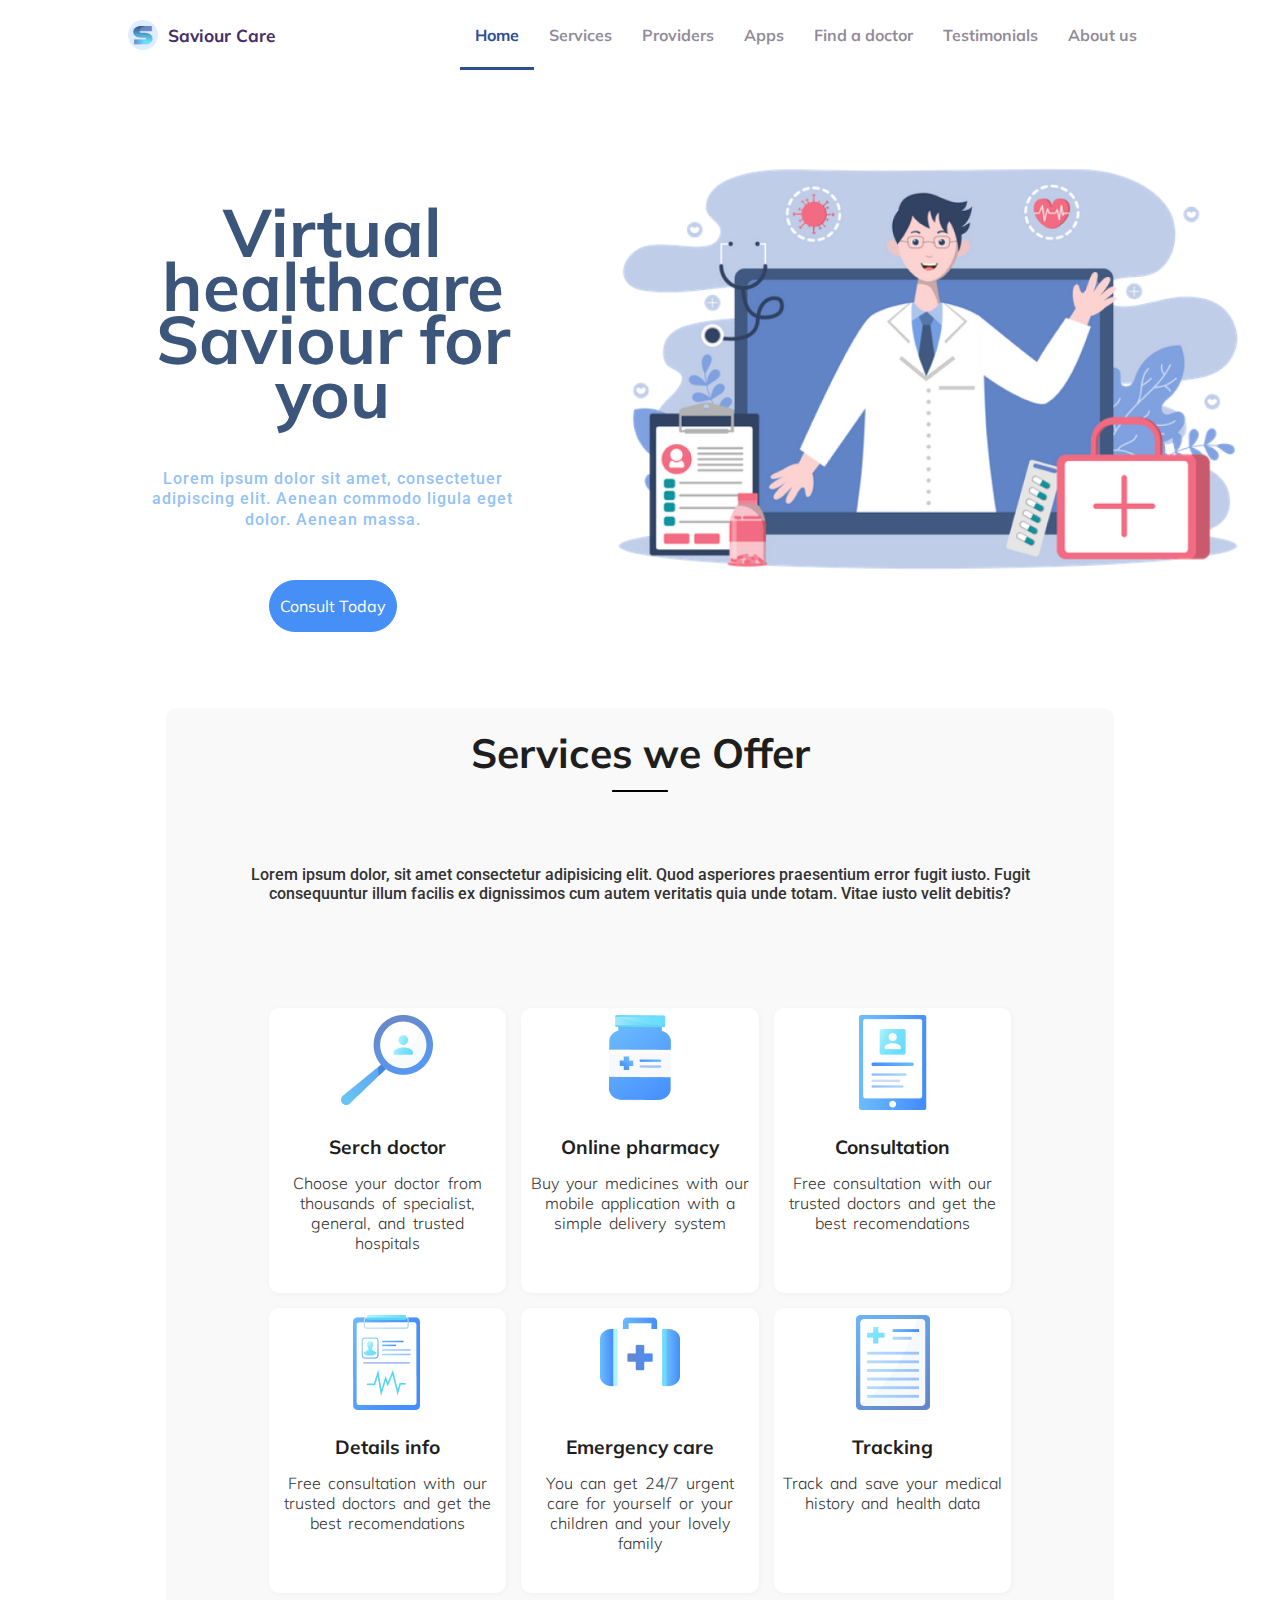
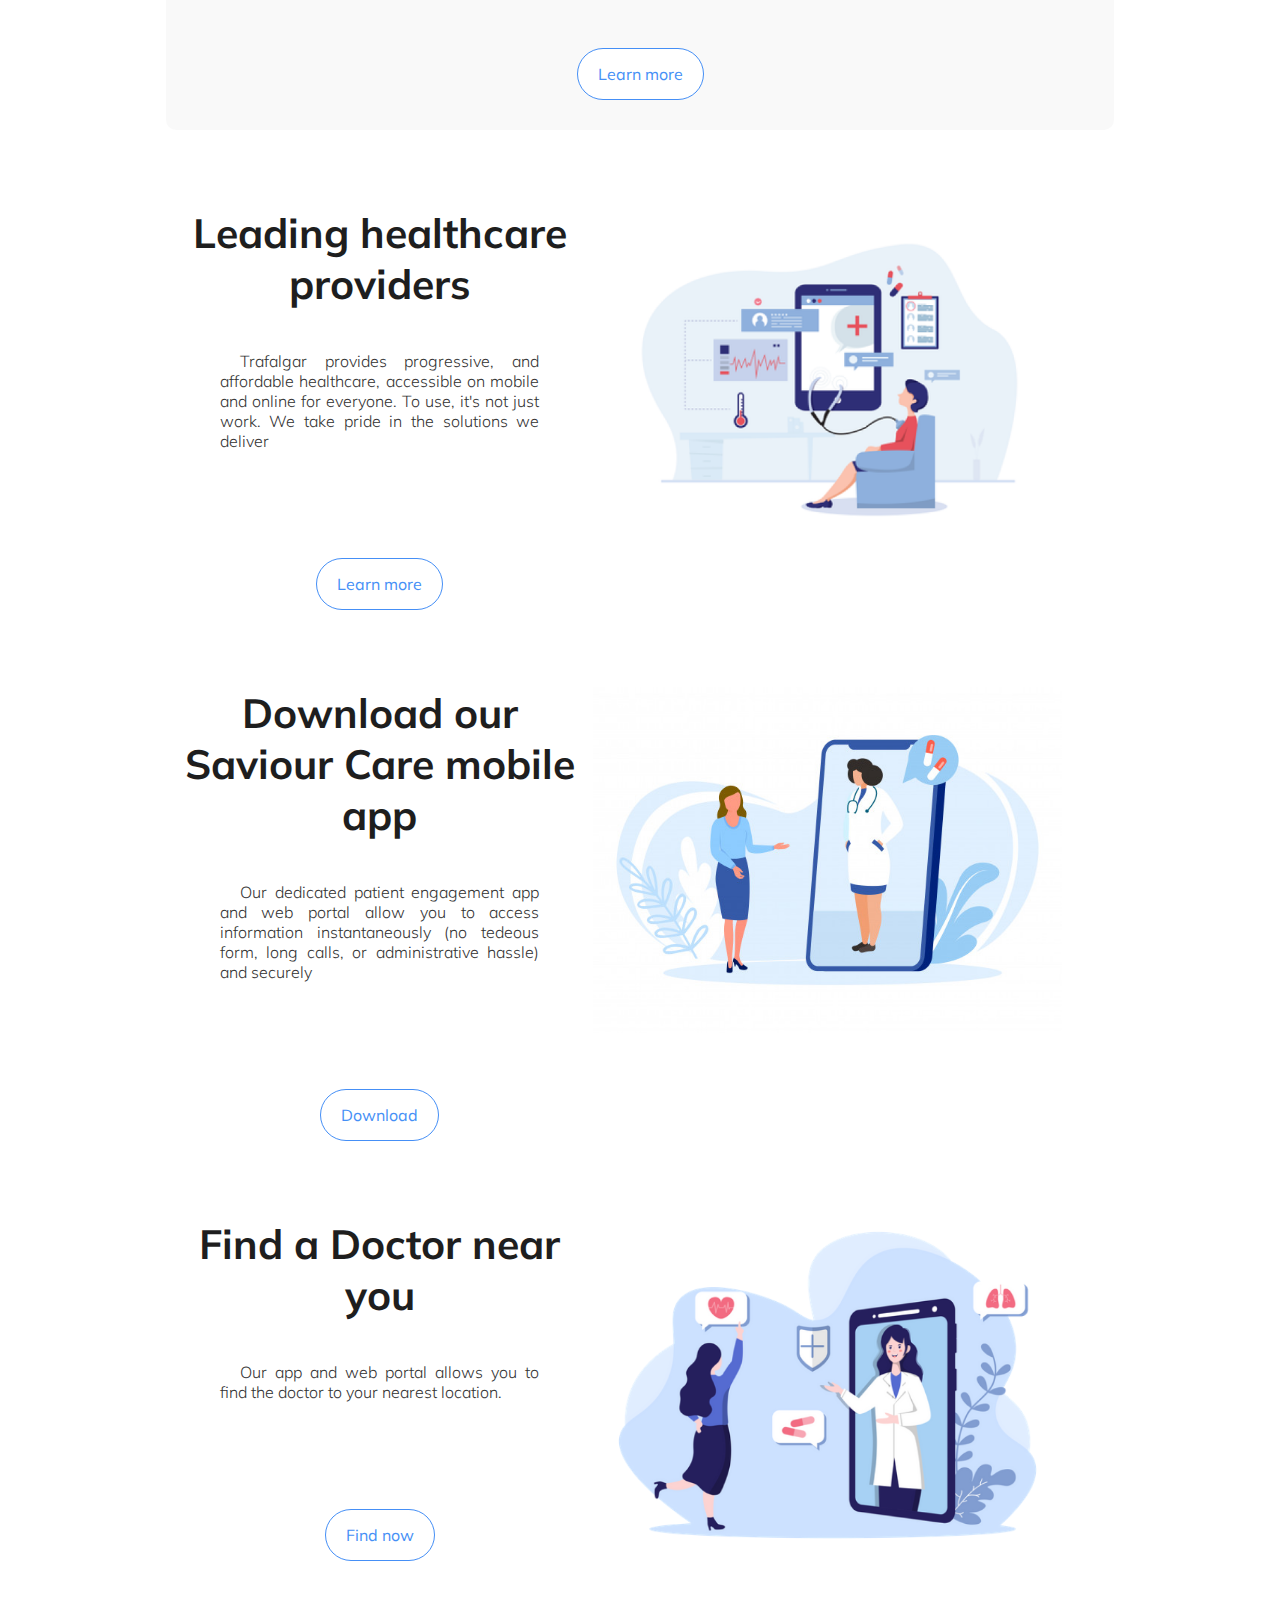
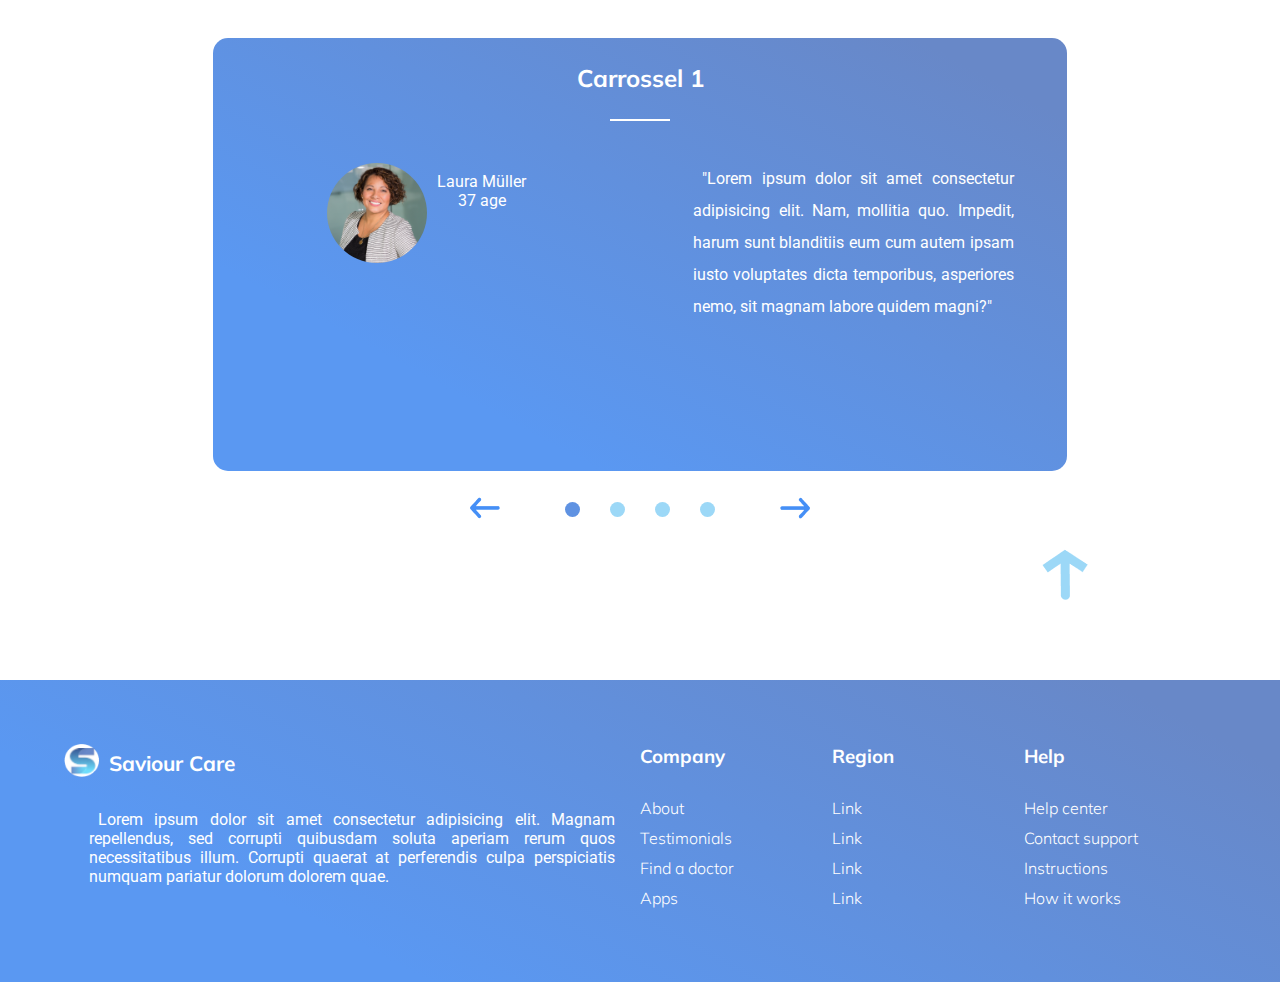
==== commit 001b609c: "adicionando a função do carrossel" ====
--- a/Landin page/main/main.html
+++ b/Landin page/main/main.html
@@ -240,9 +240,9 @@
         <section class="carrossel">
             <div class="container" id="carrosseis">
                 <!-- carrossel 1 -->
-                <div class="carrossel-body carrossel1">
+                <div class="carrossel-body carrossel-body--visible carrossel1">
                     <div class="carrossel-title">
-                        <h2>What our customers are saying</h2>
+                        <h2>Carrossel 1</h2>
                     </div>
                     <div class="divisor"></div>
                     <div class="carrossel-info">
@@ -267,7 +267,7 @@
                 <!-- carrossel 2 -->
                 <div class="carrossel-body carrossel2">
                     <div class="carrossel-title">
-                        <h2>What our customers are saying</h2>
+                        <h2>Carrossel 2</h2>
                     </div>
                     <div class="divisor"></div>
                     <div class="carrossel-info">
@@ -292,7 +292,7 @@
                 <!-- carrossel 3 -->
                 <div class="carrossel-body carrossel3">
                     <div class="carrossel-title">
-                        <h2>What our customers are saying</h2>
+                        <h2>Carrossel 3</h2>
                     </div>
                     <div class="divisor"></div>
                     <div class="carrossel-info">
@@ -317,7 +317,7 @@
                 <!-- carrossel 4 -->
                 <div class="carrossel-body carrossel4">
                     <div class="carrossel-title">
-                        <h2>What our customers are saying</h2>
+                        <h2>Carrossel 4</h2>
                     </div>
                     <div class="divisor"></div>
                     <div class="carrossel-info">
@@ -349,10 +349,10 @@
                 <img src="../../SpenseLandingPage/Assets/seta-esquerda.png" alt="left-arrow">
             </div>
             <div class="carrossel-bottom-selector" id="btnCarrossel">
-                <img src="../../SpenseLandingPage/Assets/bola1.png" alt="selector-selected" class=".carrossel-bottom carrossel-bottom1">
-                <img src="../../SpenseLandingPage/Assets/bola2.png" alt="selector-unselected" class=".carrossel-bottom carrossel-bottom2">
-                <img src="../../SpenseLandingPage/Assets/bola2.png" alt="selector-unselected" class=".carrossel-bottom carrossel-bottom3">
-                <img src="../../SpenseLandingPage/Assets/bola2.png" alt="selector-unselected" class=".carrossel-bottom carrossel-bottom4">
+                <div class="carrossel-btn carrossel-btn--selected carrossel-bottom1"></div>
+                <div class="carrossel-btn carrossel-bottom2"></div>
+                <div class="carrossel-btn carrossel-bottom3"></div>
+                <div class="carrossel-btn carrossel-bottom4"></div>
             </div>
             <div class="carrossel-bottom-arrow-right">
                 <img src="../../SpenseLandingPage/Assets/seta-direita.png" alt="right-arrow">
--- a/Landin page/main/style.css
+++ b/Landin page/main/style.css
@@ -418,11 +418,14 @@
     transform: translateX(0);
 }
 .carrossel-body {
+    display: none;
     width: 854px;
     object-fit: cover;
     background: linear-gradient(208.18deg, #6888C8 9.05%, #5A98F2 76.74%);
 }
-
+.carrossel-body--visible{
+    display: block;
+}
 .carrossel-title {
     font-family: Mulish;
     color: white;
@@ -495,9 +498,19 @@
 .carrossel-bottom-arrow-right {
     cursor: pointer;
 }
-
-.carrossel-bottom-selector img {
-    padding: 0 8px;
+.carrossel-bottom-selector{
+    display: flex;
+}
+.carrossel-bottom-selector .carrossel-btn {
+    width: 15px;
+    height: 15px;
+    background-color: #9cd8f7;
+    border-radius: 20px;
+    cursor: pointer;
+    margin: 3% 15px;
+}
+.carrossel-bottom-selector .carrossel-btn--selected{
+    background-color: #5f92e2;
 }
 
 .carrossel-arrow-to-top {
